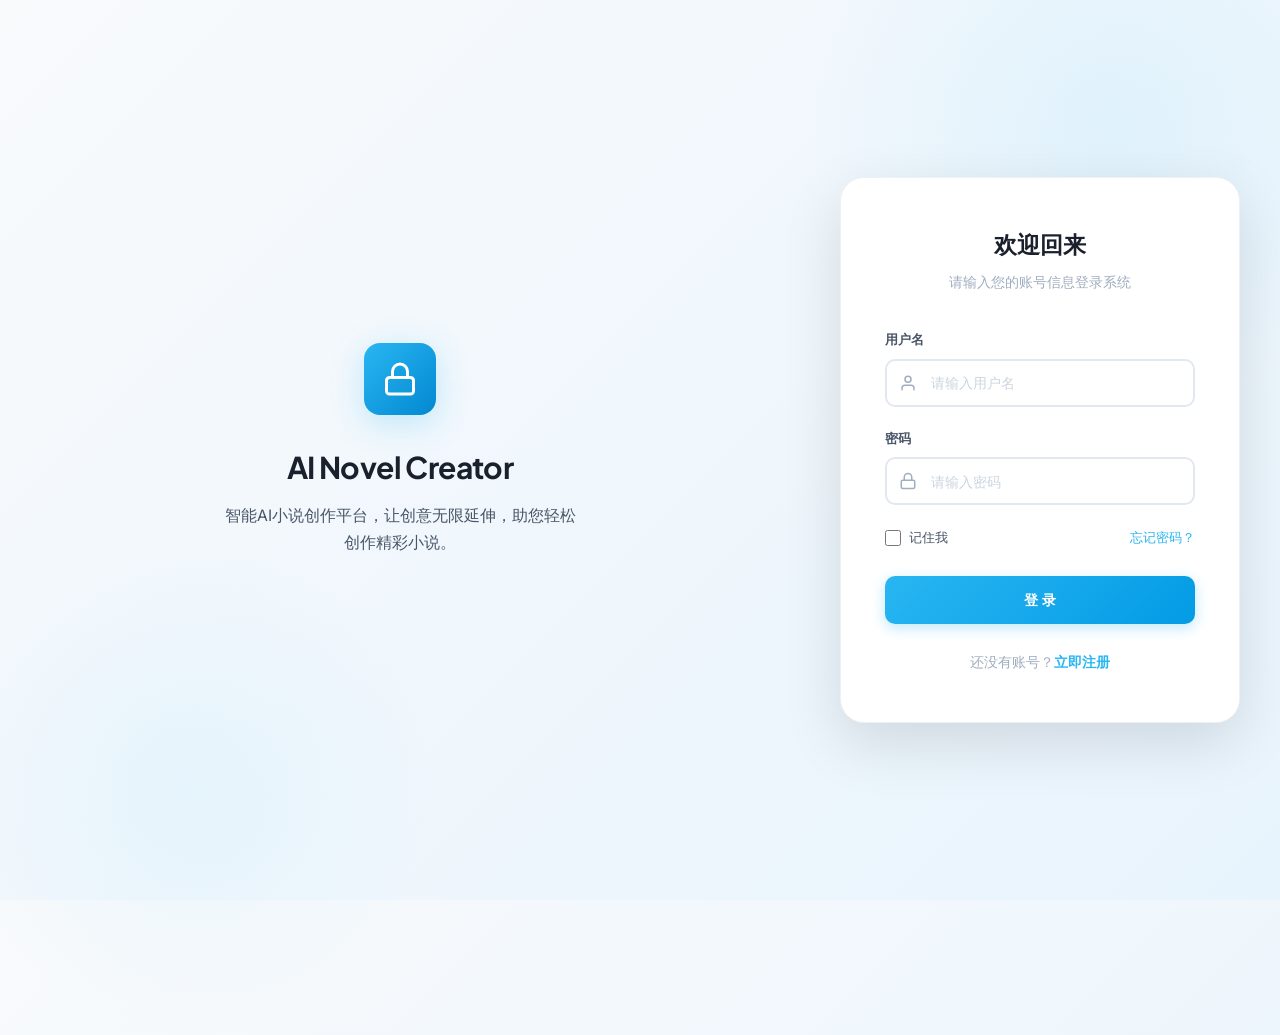
==== frontend/dashboard.html @ 0c26323c "新增功能：用户注册、用户登录、用户认证等功能" ====
<!DOCTYPE html>
<html lang="zh-CN">
<head>
    <meta charset="UTF-8">
    <meta name="viewport" content="width=device-width, initial-scale=1.0">
    <title>Auth System - 仪表盘</title>
    <link rel="preconnect" href="https://fonts.googleapis.com">
    <link rel="preconnect" href="https://fonts.gstatic.com" crossorigin>
    <link href="https://fonts.googleapis.com/css2?family=Inter:wght@400;500;600;700&family=Plus+Jakarta+Sans:wght@600;700;800&display=swap" rel="stylesheet">
    <link rel="stylesheet" href="css/style.css">
</head>
<body class="dashboard">

    <!-- ==================== 顶部导航栏 ==================== -->
    <nav class="navbar">
        <div class="navbar-brand">
            <div class="brand-icon">
                <svg viewBox="0 0 24 24" fill="none" stroke="currentColor" stroke-width="2.5" stroke-linecap="round" stroke-linejoin="round">
                    <rect x="3" y="11" width="18" height="11" rx="2" ry="2"></rect>
                    <path d="M7 11V7a5 5 0 0 1 10 0v4"></path>
                </svg>
            </div>
            <h1>Auth System</h1>
        </div>

        <div class="navbar-actions">
            <div class="navbar-user">
                <div class="avatar" id="avatarInitial">A</div>
                <div class="user-info">
                    <span class="user-name" id="displayName">admin</span>
                    <span class="user-role" id="displayRole">管理员</span>
                </div>
            </div>
            <div class="navbar-divider"></div>
            <button class="btn-logout" id="btnLogout" title="退出登录">
                <svg width="16" height="16" viewBox="0 0 24 24" fill="none" stroke="currentColor" stroke-width="2" stroke-linecap="round" stroke-linejoin="round">
                    <path d="M9 21H5a2 2 0 0 1-2-2V5a2 2 0 0 1 2-2h4"></path>
                    <polyline points="16 17 21 12 16 7"></polyline>
                    <line x1="21" y1="12" x2="9" y2="12"></line>
                </svg>
                退出
            </button>
        </div>
    </nav>

    <!-- ==================== 左侧边栏 ==================== -->
    <aside class="sidebar">
        <!-- 主导航 -->
        <div class="sidebar-section">
            <div class="sidebar-section-title">主菜单</div>
            <ul class="sidebar-nav">
                <li class="sidebar-nav-item">
                    <a class="sidebar-nav-link active" data-page="dashboard" onclick="switchPage('dashboard')">
                        <svg viewBox="0 0 24 24" fill="none" stroke="currentColor" stroke-width="2" stroke-linecap="round" stroke-linejoin="round">
                            <rect x="3" y="3" width="7" height="7"></rect>
                            <rect x="14" y="3" width="7" height="7"></rect>
                            <rect x="14" y="14" width="7" height="7"></rect>
                            <rect x="3" y="14" width="7" height="7"></rect>
                        </svg>
                        仪表盘
                    </a>
                </li>
                <li class="sidebar-nav-item">
                    <a class="sidebar-nav-link" data-page="users" onclick="switchPage('users')">
                        <svg viewBox="0 0 24 24" fill="none" stroke="currentColor" stroke-width="2" stroke-linecap="round" stroke-linejoin="round">
                            <path d="M17 21v-2a4 4 0 0 0-4-4H5a4 4 0 0 0-4 4v2"></path>
                            <circle cx="9" cy="7" r="4"></circle>
                            <path d="M23 21v-2a4 4 0 0 0-3-3.87"></path>
                            <path d="M16 3.13a4 4 0 0 1 0 7.75"></path>
                        </svg>
                        用户管理
                    </a>
                </li>
            </ul>
        </div>

        <!-- 系统 -->
        <div class="sidebar-section">
            <div class="sidebar-section-title">系统</div>
            <ul class="sidebar-nav">
                <li class="sidebar-nav-item">
                    <a class="sidebar-nav-link" data-page="settings" onclick="switchPage('settings')">
                        <svg viewBox="0 0 24 24" fill="none" stroke="currentColor" stroke-width="2" stroke-linecap="round" stroke-linejoin="round">
                            <circle cx="12" cy="12" r="3"></circle>
                            <path d="M19.4 15a1.65 1.65 0 0 0 .33 1.82l.06.06a2 2 0 0 1 0 2.83 2 2 0 0 1-2.83 0l-.06-.06a1.65 1.65 0 0 0-1.82-.33 1.65 1.65 0 0 0-1 1.51V21a2 2 0 0 1-2 2 2 2 0 0 1-2-2v-.09A1.65 1.65 0 0 0 9 19.4a1.65 1.65 0 0 0-1.82.33l-.06.06a2 2 0 0 1-2.83 0 2 2 0 0 1 0-2.83l.06-.06A1.65 1.65 0 0 0 4.68 15a1.65 1.65 0 0 0-1.51-1H3a2 2 0 0 1-2-2 2 2 0 0 1 2-2h.09A1.65 1.65 0 0 0 4.6 9a1.65 1.65 0 0 0-.33-1.82l-.06-.06a2 2 0 0 1 0-2.83 2 2 0 0 1 2.83 0l.06.06A1.65 1.65 0 0 0 9 4.68a1.65 1.65 0 0 0 1-1.51V3a2 2 0 0 1 2-2 2 2 0 0 1 2 2v.09a1.65 1.65 0 0 0 1 1.51 1.65 1.65 0 0 0 1.82-.33l.06-.06a2 2 0 0 1 2.83 0 2 2 0 0 1 0 2.83l-.06.06A1.65 1.65 0 0 0 19.4 9a1.65 1.65 0 0 0 1.51 1H21a2 2 0 0 1 2 2 2 2 0 0 1-2 2h-.09a1.65 1.65 0 0 0-1.51 1z"></path>
                        </svg>
                        系统设置
                    </a>
                </li>
            </ul>
        </div>
    </aside>

    <!-- ==================== 主内容区 ==================== -->
    <main class="main-content">

        <!-- ========== 仪表盘页面 ========== -->
        <section id="page-dashboard">
            <div class="page-header">
                <h2>仪表盘</h2>
                <p>系统运行概览与关键指标</p>
            </div>

            <!-- 统计卡片 -->
            <div class="stats-row" id="statsRow">
                <div class="stat-card">
                    <div class="stat-card-header">
                        <span class="stat-card-label">用户总数</span>
                        <div class="stat-card-icon blue">
                            <svg viewBox="0 0 24 24" fill="none" stroke="currentColor" stroke-width="2"><path d="M17 21v-2a4 4 0 0 0-4-4H5a4 4 0 0 0-4 4v2"></path><circle cx="9" cy="7" r="4"></circle></svg>
                        </div>
                    </div>
                    <div class="stat-card-value" id="statTotal">-</div>
                    <div class="stat-card-change">系统注册用户总数</div>
                </div>
                <div class="stat-card">
                    <div class="stat-card-header">
                        <span class="stat-card-label">活跃用户</span>
                        <div class="stat-card-icon green">
                            <svg viewBox="0 0 24 24" fill="none" stroke="currentColor" stroke-width="2"><path d="M16 21v-2a4 4 0 0 0-4-4H5a4 4 0 0 0-4 4v2"></path><circle cx="8.5" cy="7" r="4"></circle><polyline points="17 11 19 13 23 9"></polyline></svg>
                        </div>
                    </div>
                    <div class="stat-card-value" id="statActive">-</div>
                    <div class="stat-card-change">状态正常的用户数</div>
                </div>
                <div class="stat-card">
                    <div class="stat-card-header">
                        <span class="stat-card-label">管理员</span>
                        <div class="stat-card-icon orange">
                            <svg viewBox="0 0 24 24" fill="none" stroke="currentColor" stroke-width="2"><path d="M12 20h9"></path><path d="M16.5 3.5a2.121 2.121 0 0 1 3 3L7 19l-4 1 1-4L16.5 3.5z"></path></svg>
                        </div>
                    </div>
                    <div class="stat-card-value" id="statAdmin">-</div>
                    <div class="stat-card-change">超级管理员数量</div>
                </div>
                <div class="stat-card">
                    <div class="stat-card-header">
                        <span class="stat-card-label">禁用用户</span>
                        <div class="stat-card-icon red">
                            <svg viewBox="0 0 24 24" fill="none" stroke="currentColor" stroke-width="2"><circle cx="12" cy="12" r="10"></circle><line x1="4.93" y1="4.93" x2="19.07" y2="19.07"></line></svg>
                        </div>
                    </div>
                    <div class="stat-card-value" id="statDisabled">-</div>
                    <div class="stat-card-change">已禁用的用户数</div>
                </div>
            </div>

            <!-- 最近用户 -->
            <div class="content-card">
                <div class="content-card-header">
                    <h3>最近注册用户</h3>
                    <button class="btn btn-outline btn-sm" onclick="switchPage('users')">查看全部</button>
                </div>
                <div class="content-card-body">
                    <div class="table-wrapper">
                        <table>
                            <thead>
                                <tr>
                                    <th>ID</th>
                                    <th>用户名</th>
                                    <th>邮箱</th>
                                    <th>角色</th>
                                    <th>状态</th>
                                    <th>注册时间</th>
                                </tr>
                            </thead>
                            <tbody id="recentUsersTable">
                                <tr class="loading-row"><td colspan="6">加载中...</td></tr>
                            </tbody>
                        </table>
                    </div>
                </div>
            </div>
        </section>

        <!-- ========== 用户管理页面 ========== -->
        <section id="page-users" class="hidden">
            <div class="page-header">
                <h2>用户管理</h2>
                <p>管理系统中的所有用户账号</p>
            </div>

            <div class="content-card">
                <div class="content-card-header">
                    <h3>用户列表</h3>
                    <button class="btn btn-primary btn-sm" id="btnAddUser">
                        <svg width="16" height="16" viewBox="0 0 24 24" fill="none" stroke="currentColor" stroke-width="2.5"><line x1="12" y1="5" x2="12" y2="19"></line><line x1="5" y1="12" x2="19" y2="12"></line></svg>
                        新增用户
                    </button>
                </div>
                <div class="content-card-body">
                    <!-- 工具栏 -->
                    <div class="toolbar">
                        <div class="search-box">
                            <svg viewBox="0 0 24 24" fill="none" stroke="currentColor" stroke-width="2"><circle cx="11" cy="11" r="8"></circle><line x1="21" y1="21" x2="16.65" y2="16.65"></line></svg>
                            <input type="text" id="searchUser" placeholder="搜索用户名..." oninput="loadUsers()">
                        </div>
                        <select id="filterStatus" onchange="loadUsers()" class="btn-outline" style="padding: 0 12px; height: 40px; border-radius: var(--radius-sm);">
                            <option value="">全部状态</option>
                            <option value="1">正常</option>
                            <option value="0">禁用</option>
                        </select>
                    </div>

                    <!-- 用户表格 -->
                    <div class="table-wrapper">
                        <table>
                            <thead>
                                <tr>
                                    <th>ID</th>
                                    <th>用户名</th>
                                    <th>邮箱</th>
                                    <th>手机号</th>
                                    <th>角色</th>
                                    <th>状态</th>
                                    <th>注册时间</th>
                                    <th>操作</th>
                                </tr>
                            </thead>
                            <tbody id="usersTable">
                                <tr class="loading-row"><td colspan="8">加载中...</td></tr>
                            </tbody>
                        </table>
                    </div>

                    <!-- 分页 -->
                    <div class="pagination">
                        <div class="pagination-info" id="paginationInfo">共 0 条记录</div>
                        <div class="pagination-btns" id="paginationBtns"></div>
                    </div>
                </div>
            </div>
        </section>

        <!-- ========== 系统设置页面 ========== -->
        <section id="page-settings" class="hidden">
            <div class="page-header">
                <h2>系统设置</h2>
                <p>修改密码与个人设置</p>
            </div>

            <div class="content-card" style="max-width: 500px;">
                <div class="content-card-header">
                    <h3>修改密码</h3>
                </div>
                <div class="content-card-body">
                    <form id="changePasswordForm">
                        <div class="form-group">
                            <label for="oldPwd">旧密码</label>
                            <input type="password" id="oldPwd" placeholder="请输入旧密码" required minlength="6" style="padding-left: 16px;">
                        </div>
                        <div class="form-group">
                            <label for="newPwd">新密码</label>
                            <input type="password" id="newPwd" placeholder="请输入新密码" required minlength="6" style="padding-left: 16px;">
                        </div>
                        <div class="form-group">
                            <label for="confirmPwd">确认新密码</label>
                            <input type="password" id="confirmPwd" placeholder="请再次输入新密码" required minlength="6" style="padding-left: 16px;">
                        </div>
                        <button type="submit" class="btn btn-primary">保存修改</button>
                    </form>
                </div>
            </div>
        </section>

    </main>

    <script src="js/api.js"></script>
    <script src="js/app.js"></script>
</body>
</html>
---- frontend/css/style.css ----
/* ============================================
   Auth System - 全局样式表
   设计方向: 现代企业级简约风格
   主色调: #29B6F2 / 白色 / 灰色系
   ============================================ */

/* ====================== CSS 变量 ====================== */
:root {
    /* 主色调 */
    --primary:          #29B6F2;
    --primary-hover:    #0288D1;
    --primary-light:    #BDE8FB;
    --primary-bg:       #E1F5FE;

    /* 中性色 */
    --bg-white:         #FFFFFF;
    --bg-page:          #F6F8FA;
    --bg-sidebar:       #FAFBFC;
    --bg-card:          #FFFFFF;
    --bg-hover:         #F0F4F8;

    /* 边框与分割线 */
    --border:           #E2E8F0;
    --border-light:     #EDF2F7;
    --divider:          #CBD5E0;

    /* 文字颜色 */
    --text-primary:     #1A202C;
    --text-secondary:   #4A5568;
    --text-muted:       #A0AEC0;
    --text-placeholder: #CBD5E0;

    /* 状态颜色 */
    --success:          #38A169;
    --success-bg:       #F0FFF4;
    --warning:          #DD6B20;
    --warning-bg:       #FFFAF0;
    --danger:           #E53E3E;
    --danger-bg:        #FFF5F5;
    --info:             #3182CE;
    --info-bg:          #EBF8FF;

    /* 阴影 */
    --shadow-sm:        0 1px 2px rgba(0,0,0,0.05);
    --shadow-md:        0 4px 6px rgba(0,0,0,0.07);
    --shadow-lg:        0 10px 40px rgba(0,0,0,0.10);
    --shadow-xl:        0 20px 60px rgba(0,0,0,0.12);

    /* 圆角 */
    --radius-sm:        6px;
    --radius-md:        10px;
    --radius-lg:        16px;
    --radius-xl:        24px;
    --radius-full:      9999px;

    /* 间距 */
    --sidebar-width:    260px;
    --navbar-height:    64px;

    /* 过渡 */
    --transition-fast:  0.15s cubic-bezier(0.4, 0, 0.2, 1);
    --transition:       0.25s cubic-bezier(0.4, 0, 0.2, 1);
    --transition-slow:  0.35s cubic-bezier(0.4, 0, 0.2, 1);

    /* 字体 */
    --font-display:     'Plus Jakarta Sans', 'PingFang SC', 'Microsoft YaHei', sans-serif;
    --font-body:        'Inter', 'PingFang SC', 'Microsoft YaHei', sans-serif;
    --font-mono:        'JetBrains Mono', 'Cascadia Code', 'Consolas', monospace;
}

/* ====================== 全局重置 ====================== */
*, *::before, *::after {
    margin: 0;
    padding: 0;
    box-sizing: border-box;
}

html {
    font-size: 15px;
    -webkit-font-smoothing: antialiased;
    -moz-osx-font-smoothing: grayscale;
}

body {
    font-family: var(--font-body);
    color: var(--text-primary);
    background: var(--bg-page);
    line-height: 1.6;
    min-height: 100vh;
}

a {
    color: var(--primary);
    text-decoration: none;
    transition: color var(--transition-fast);
}

a:hover {
    color: var(--primary-hover);
}

/* ====================== 登录页面 ====================== */
.login-page {
    display: flex;
    min-height: 100vh;
    background: linear-gradient(135deg, #F8FAFC 0%, #E8F4FD 100%);
    position: relative;
    overflow: hidden;
}

/* 背景装饰 */
.login-page::before {
    content: '';
    position: absolute;
    top: -20%;
    right: -10%;
    width: 600px;
    height: 600px;
    background: radial-gradient(circle, rgba(41,182,242,0.08) 0%, transparent 70%);
    border-radius: 50%;
    pointer-events: none;
}

.login-page::after {
    content: '';
    position: absolute;
    bottom: -15%;
    left: -5%;
    width: 500px;
    height: 500px;
    background: radial-gradient(circle, rgba(41,182,242,0.06) 0%, transparent 70%);
    border-radius: 50%;
    pointer-events: none;
}

/* 左侧品牌区 */
.login-brand {
    flex: 1;
    display: flex;
    flex-direction: column;
    justify-content: center;
    align-items: center;
    padding: 60px;
    position: relative;
    z-index: 1;
}

.login-brand-icon {
    width: 72px;
    height: 72px;
    background: linear-gradient(135deg, var(--primary) 0%, var(--primary-hover) 100%);
    border-radius: var(--radius-lg);
    display: flex;
    align-items: center;
    justify-content: center;
    margin-bottom: 28px;
    box-shadow: 0 8px 32px rgba(41,182,242,0.25);
}

.login-brand-icon svg {
    width: 36px;
    height: 36px;
    color: white;
}

.login-brand h1 {
    font-family: var(--font-display);
    font-size: 2rem;
    font-weight: 700;
    color: var(--text-primary);
    margin-bottom: 12px;
    letter-spacing: -0.02em;
}

.login-brand p {
    font-size: 1.05rem;
    color: var(--text-secondary);
    text-align: center;
    max-width: 360px;
    line-height: 1.7;
}

/* 右侧登录卡片 */
.login-panel {
    flex: 0 0 480px;
    display: flex;
    align-items: center;
    justify-content: center;
    position: relative;
    z-index: 1;
    padding: 40px;
}

.login-card {
    width: 100%;
    max-width: 420px;
    background: var(--bg-card);
    border-radius: var(--radius-xl);
    padding: 48px 44px;
    box-shadow: var(--shadow-xl);
    border: 1px solid var(--border-light);
}

.login-card-header {
    text-align: center;
    margin-bottom: 36px;
}

.login-card-header h2 {
    font-family: var(--font-display);
    font-size: 1.5rem;
    font-weight: 700;
    color: var(--text-primary);
    margin-bottom: 8px;
}

.login-card-header span {
    font-size: 0.9rem;
    color: var(--text-muted);
}

/* 表单样式 */
.form-group {
    margin-bottom: 22px;
    position: relative;
}

.form-group label {
    display: block;
    font-size: 0.85rem;
    font-weight: 600;
    color: var(--text-secondary);
    margin-bottom: 8px;
    letter-spacing: 0.01em;
}

.form-group .input-wrapper {
    position: relative;
    display: flex;
    align-items: center;
}

.form-group .input-icon {
    position: absolute;
    left: 14px;
    width: 18px;
    height: 18px;
    color: var(--text-muted);
    pointer-events: none;
    transition: color var(--transition-fast);
}

.form-group input {
    width: 100%;
    height: 48px;
    padding: 0 16px 0 44px;
    border: 2px solid var(--border);
    border-radius: var(--radius-md);
    font-size: 0.95rem;
    font-family: var(--font-body);
    color: var(--text-primary);
    background: var(--bg-white);
    transition: all var(--transition-fast);
    outline: none;
}

.form-group input:focus {
    border-color: var(--primary);
    box-shadow: 0 0 0 3px rgba(41,182,242,0.15);
}

.form-group input:focus + .input-icon,
.form-group input:focus ~ .input-icon {
    color: var(--primary);
}

.form-group input::placeholder {
    color: var(--text-placeholder);
}

/* 记住我 + 忘记密码行 */
.form-options {
    display: flex;
    justify-content: space-between;
    align-items: center;
    margin-bottom: 28px;
}

.form-options .remember {
    display: flex;
    align-items: center;
    gap: 8px;
    font-size: 0.88rem;
    color: var(--text-secondary);
    cursor: pointer;
}

.form-options .remember input[type="checkbox"] {
    width: 16px;
    height: 16px;
    accent-color: var(--primary);
    cursor: pointer;
}

.form-options .forgot {
    font-size: 0.88rem;
    font-weight: 500;
    color: var(--primary);
}

.form-options .forgot:hover {
    color: var(--primary-hover);
    text-decoration: underline;
}

/* 登录按钮 */
.btn {
    display: inline-flex;
    align-items: center;
    justify-content: center;
    gap: 8px;
    height: 48px;
    padding: 0 24px;
    border: none;
    border-radius: var(--radius-md);
    font-size: 0.95rem;
    font-weight: 600;
    font-family: var(--font-body);
    cursor: pointer;
    transition: all var(--transition-fast);
    letter-spacing: 0.01em;
    white-space: nowrap;
}

.btn-primary {
    width: 100%;
    background: linear-gradient(135deg, var(--primary) 0%, #039BE5 100%);
    color: #FFFFFF;
    box-shadow: 0 4px 14px rgba(41,182,242,0.3);
}

.btn-primary:hover {
    background: linear-gradient(135deg, #039BE5 0%, var(--primary-hover) 100%);
    box-shadow: 0 6px 20px rgba(41,182,242,0.4);
    transform: translateY(-1px);
}

.btn-primary:active {
    transform: translateY(0);
}

.btn-primary:disabled {
    opacity: 0.6;
    cursor: not-allowed;
    transform: none;
    box-shadow: none;
}

.btn-sm {
    height: 36px;
    padding: 0 16px;
    font-size: 0.85rem;
}

.btn-danger {
    background: var(--danger);
    color: #FFFFFF;
}

.btn-danger:hover {
    background: #C53030;
}

.btn-outline {
    background: transparent;
    color: var(--text-secondary);
    border: 1.5px solid var(--border);
}

.btn-outline:hover {
    background: var(--bg-hover);
    border-color: var(--divider);
}

/* 注册链接 */
.login-card-footer {
    text-align: center;
    margin-top: 28px;
    font-size: 0.9rem;
    color: var(--text-muted);
}

.login-card-footer a {
    font-weight: 600;
    color: var(--primary);
}

/* 消息提示 */
.toast {
    position: fixed;
    top: 24px;
    right: 24px;
    padding: 14px 22px;
    border-radius: var(--radius-md);
    font-size: 0.9rem;
    font-weight: 500;
    z-index: 9999;
    animation: slideInRight 0.3s ease;
    box-shadow: var(--shadow-lg);
    max-width: 400px;
}

.toast-success {
    background: var(--success);
    color: #FFFFFF;
}

.toast-error {
    background: var(--danger);
    color: #FFFFFF;
}

.toast-warning {
    background: var(--warning);
    color: #FFFFFF;
}

@keyframes slideInRight {
    from { transform: translateX(100%); opacity: 0; }
    to   { transform: translateX(0); opacity: 1; }
}

/* Spinner */
.spinner {
    width: 20px;
    height: 20px;
    border: 2.5px solid rgba(255,255,255,0.3);
    border-top-color: #FFFFFF;
    border-radius: 50%;
    animation: spin 0.6s linear infinite;
}

@keyframes spin {
    to { transform: rotate(360deg); }
}

/* ====================== 仪表盘布局 ====================== */
.dashboard {
    display: flex;
    min-height: 100vh;
    background: var(--bg-page);
}

/* 顶部导航栏 */
.navbar {
    position: fixed;
    top: 0;
    left: 0;
    right: 0;
    height: var(--navbar-height);
    background: var(--bg-white);
    border-bottom: 1px solid var(--border);
    display: flex;
    align-items: center;
    justify-content: space-between;
    padding: 0 28px;
    z-index: 100;
    box-shadow: var(--shadow-sm);
}

.navbar-brand {
    display: flex;
    align-items: center;
    gap: 12px;
}

.navbar-brand .brand-icon {
    width: 38px;
    height: 38px;
    background: linear-gradient(135deg, var(--primary) 0%, var(--primary-hover) 100%);
    border-radius: var(--radius-sm);
    display: flex;
    align-items: center;
    justify-content: center;
}

.navbar-brand .brand-icon svg {
    width: 20px;
    height: 20px;
    color: white;
}

.navbar-brand h1 {
    font-family: var(--font-display);
    font-size: 1.1rem;
    font-weight: 700;
    color: var(--text-primary);
    letter-spacing: -0.01em;
}

.navbar-actions {
    display: flex;
    align-items: center;
    gap: 16px;
}

.navbar-user {
    display: flex;
    align-items: center;
    gap: 10px;
    padding: 6px 14px;
    border-radius: var(--radius-full);
    cursor: pointer;
    transition: background var(--transition-fast);
}

.navbar-user:hover {
    background: var(--bg-hover);
}

.navbar-user .avatar {
    width: 34px;
    height: 34px;
    border-radius: 50%;
    background: linear-gradient(135deg, var(--primary) 0%, var(--primary-hover) 100%);
    display: flex;
    align-items: center;
    justify-content: center;
    color: white;
    font-weight: 700;
    font-size: 0.9rem;
}

.navbar-user .user-info {
    display: flex;
    flex-direction: column;
}

.navbar-user .user-name {
    font-size: 0.85rem;
    font-weight: 600;
    color: var(--text-primary);
    line-height: 1.2;
}

.navbar-user .user-role {
    font-size: 0.75rem;
    color: var(--text-muted);
    line-height: 1.2;
}

.navbar-divider {
    width: 1px;
    height: 24px;
    background: var(--border);
}

.btn-logout {
    display: inline-flex;
    align-items: center;
    gap: 6px;
    padding: 8px 16px;
    border: 1.5px solid var(--border);
    border-radius: var(--radius-sm);
    background: transparent;
    color: var(--text-secondary);
    font-size: 0.85rem;
    font-weight: 500;
    font-family: var(--font-body);
    cursor: pointer;
    transition: all var(--transition-fast);
}

.btn-logout:hover {
    background: var(--danger-bg);
    border-color: var(--danger);
    color: var(--danger);
}

/* 左侧边栏 */
.sidebar {
    position: fixed;
    top: var(--navbar-height);
    left: 0;
    bottom: 0;
    width: var(--sidebar-width);
    background: var(--bg-sidebar);
    border-right: 1px solid var(--border);
    overflow-y: auto;
    padding: 20px 14px;
    z-index: 90;
}

.sidebar-section {
    margin-bottom: 8px;
}

.sidebar-section-title {
    font-size: 0.72rem;
    font-weight: 700;
    text-transform: uppercase;
    letter-spacing: 0.08em;
    color: var(--text-muted);
    padding: 6px 12px;
    margin-bottom: 4px;
}

.sidebar-nav {
    list-style: none;
}

.sidebar-nav-item {
    margin-bottom: 2px;
}

.sidebar-nav-link {
    display: flex;
    align-items: center;
    gap: 10px;
    padding: 10px 14px;
    border-radius: var(--radius-sm);
    font-size: 0.9rem;
    font-weight: 500;
    color: var(--text-secondary);
    transition: all var(--transition-fast);
    cursor: pointer;
    text-decoration: none;
}

.sidebar-nav-link:hover {
    background: var(--bg-hover);
    color: var(--text-primary);
}

.sidebar-nav-link.active {
    background: linear-gradient(135deg, var(--primary) 0%, #039BE5 100%);
    color: #FFFFFF;
    box-shadow: 0 2px 10px rgba(41,182,242,0.3);
}

.sidebar-nav-link svg {
    width: 18px;
    height: 18px;
    flex-shrink: 0;
}

.sidebar-badge {
    margin-left: auto;
    padding: 2px 8px;
    background: var(--primary-light);
    color: var(--primary-hover);
    border-radius: var(--radius-full);
    font-size: 0.7rem;
    font-weight: 700;
}

.sidebar-nav-link.active .sidebar-badge {
    background: rgba(255,255,255,0.25);
    color: #FFFFFF;
}

/* 主内容区 */
.main-content {
    margin-left: var(--sidebar-width);
    margin-top: var(--navbar-height);
    padding: 32px;
    flex: 1;
    min-height: calc(100vh - var(--navbar-height));
}

/* 页面标题区 */
.page-header {
    margin-bottom: 28px;
}

.page-header h2 {
    font-family: var(--font-display);
    font-size: 1.5rem;
    font-weight: 700;
    color: var(--text-primary);
    margin-bottom: 4px;
}

.page-header p {
    font-size: 0.9rem;
    color: var(--text-muted);
}

/* 统计卡片 */
.stats-row {
    display: grid;
    grid-template-columns: repeat(4, 1fr);
    gap: 20px;
    margin-bottom: 28px;
}

.stat-card {
    background: var(--bg-card);
    border-radius: var(--radius-lg);
    padding: 24px;
    border: 1px solid var(--border-light);
    box-shadow: var(--shadow-sm);
    transition: all var(--transition);
}

.stat-card:hover {
    box-shadow: var(--shadow-md);
    transform: translateY(-2px);
}

.stat-card-header {
    display: flex;
    justify-content: space-between;
    align-items: flex-start;
    margin-bottom: 12px;
}

.stat-card-label {
    font-size: 0.85rem;
    color: var(--text-muted);
    font-weight: 500;
}

.stat-card-icon {
    width: 40px;
    height: 40px;
    border-radius: var(--radius-sm);
    display: flex;
    align-items: center;
    justify-content: center;
}

.stat-card-icon.blue  { background: var(--primary-bg); color: var(--primary); }
.stat-card-icon.green { background: var(--success-bg); color: var(--success); }
.stat-card-icon.orange { background: var(--warning-bg); color: var(--warning); }
.stat-card-icon.red   { background: var(--danger-bg); color: var(--danger); }

.stat-card-icon svg {
    width: 20px;
    height: 20px;
}

.stat-card-value {
    font-family: var(--font-display);
    font-size: 1.8rem;
    font-weight: 700;
    color: var(--text-primary);
    line-height: 1;
}

.stat-card-change {
    font-size: 0.8rem;
    margin-top: 6px;
    color: var(--text-muted);
}

.stat-card-change .up   { color: var(--success); font-weight: 600; }
.stat-card-change .down { color: var(--danger); font-weight: 600; }

/* 内容卡片 */
.content-card {
    background: var(--bg-card);
    border-radius: var(--radius-lg);
    border: 1px solid var(--border-light);
    box-shadow: var(--shadow-sm);
    overflow: hidden;
}

.content-card-header {
    display: flex;
    justify-content: space-between;
    align-items: center;
    padding: 20px 24px;
    border-bottom: 1px solid var(--border-light);
}

.content-card-header h3 {
    font-family: var(--font-display);
    font-size: 1.05rem;
    font-weight: 600;
    color: var(--text-primary);
}

.content-card-body {
    padding: 24px;
}

/* 工具栏 */
.toolbar {
    display: flex;
    gap: 12px;
    margin-bottom: 20px;
}

.search-box {
    position: relative;
    flex: 1;
    max-width: 320px;
}

.search-box input {
    width: 100%;
    height: 40px;
    padding: 0 16px 0 40px;
    border: 1.5px solid var(--border);
    border-radius: var(--radius-sm);
    font-size: 0.88rem;
    background: var(--bg-white);
    transition: all var(--transition-fast);
    outline: none;
}

.search-box input:focus {
    border-color: var(--primary);
    box-shadow: 0 0 0 3px rgba(41,182,242,0.12);
}

.search-box svg {
    position: absolute;
    left: 12px;
    top: 50%;
    transform: translateY(-50%);
    width: 18px;
    height: 18px;
    color: var(--text-muted);
}

/* 表格 */
.table-wrapper {
    overflow-x: auto;
}

table {
    width: 100%;
    border-collapse: collapse;
    font-size: 0.88rem;
}

table thead th {
    text-align: left;
    padding: 12px 16px;
    font-weight: 600;
    font-size: 0.8rem;
    text-transform: uppercase;
    letter-spacing: 0.05em;
    color: var(--text-muted);
    border-bottom: 2px solid var(--border);
    background: var(--bg-page);
    white-space: nowrap;
}

table tbody td {
    padding: 14px 16px;
    border-bottom: 1px solid var(--border-light);
    color: var(--text-primary);
    vertical-align: middle;
}

table tbody tr {
    transition: background var(--transition-fast);
}

table tbody tr:hover {
    background: var(--bg-hover);
}

table tbody tr:last-child td {
    border-bottom: none;
}

/* 状态标签 */
.status-badge {
    display: inline-flex;
    align-items: center;
    gap: 5px;
    padding: 3px 10px;
    border-radius: var(--radius-full);
    font-size: 0.78rem;
    font-weight: 600;
}

.status-badge.active {
    background: var(--success-bg);
    color: var(--success);
}

.status-badge.disabled {
    background: var(--danger-bg);
    color: var(--danger);
}

.status-dot {
    width: 7px;
    height: 7px;
    border-radius: 50%;
    display: inline-block;
}

.status-dot.active   { background: var(--success); }
.status-dot.disabled { background: var(--danger); }

/* 角色标签 */
.role-badge {
    display: inline-flex;
    padding: 3px 10px;
    border-radius: var(--radius-full);
    font-size: 0.78rem;
    font-weight: 600;
}

.role-badge.admin {
    background: var(--primary-bg);
    color: var(--primary-hover);
}

.role-badge.user {
    background: var(--bg-hover);
    color: var(--text-secondary);
}

/* 操作按钮 */
.action-btns {
    display: flex;
    gap: 8px;
}

.btn-icon {
    width: 34px;
    height: 34px;
    border-radius: var(--radius-sm);
    border: 1px solid var(--border);
    background: var(--bg-white);
    display: flex;
    align-items: center;
    justify-content: center;
    cursor: pointer;
    transition: all var(--transition-fast);
    color: var(--text-secondary);
}

.btn-icon:hover {
    background: var(--bg-hover);
    color: var(--text-primary);
}

.btn-icon.edit:hover {
    border-color: var(--primary);
    color: var(--primary);
    background: var(--primary-bg);
}

.btn-icon.delete:hover {
    border-color: var(--danger);
    color: var(--danger);
    background: var(--danger-bg);
}

.btn-icon svg {
    width: 16px;
    height: 16px;
}

/* 分页 */
.pagination {
    display: flex;
    justify-content: space-between;
    align-items: center;
    padding: 16px 0 0;
}

.pagination-info {
    font-size: 0.85rem;
    color: var(--text-muted);
}

.pagination-btns {
    display: flex;
    gap: 6px;
}

.pagination-btns button {
    width: 36px;
    height: 36px;
    border: 1px solid var(--border);
    border-radius: var(--radius-sm);
    background: var(--bg-white);
    color: var(--text-secondary);
    font-weight: 500;
    cursor: pointer;
    transition: all var(--transition-fast);
    display: flex;
    align-items: center;
    justify-content: center;
}

.pagination-btns button:hover:not(:disabled) {
    border-color: var(--primary);
    color: var(--primary);
}

.pagination-btns button.active {
    background: var(--primary);
    border-color: var(--primary);
    color: #FFFFFF;
}

.pagination-btns button:disabled {
    opacity: 0.4;
    cursor: not-allowed;
}

/* 模态框 */
.modal-overlay {
    position: fixed;
    inset: 0;
    background: rgba(0,0,0,0.4);
    backdrop-filter: blur(4px);
    display: flex;
    align-items: center;
    justify-content: center;
    z-index: 200;
    animation: fadeIn 0.2s ease;
}

@keyframes fadeIn {
    from { opacity: 0; }
    to   { opacity: 1; }
}

.modal {
    background: var(--bg-card);
    border-radius: var(--radius-xl);
    box-shadow: var(--shadow-xl);
    width: 90%;
    max-width: 480px;
    max-height: 90vh;
    overflow-y: auto;
    animation: scaleIn 0.25s ease;
}

@keyframes scaleIn {
    from { transform: scale(0.95); opacity: 0; }
    to   { transform: scale(1); opacity: 1; }
}

.modal-header {
    display: flex;
    justify-content: space-between;
    align-items: center;
    padding: 24px 28px 0;
}

.modal-header h3 {
    font-family: var(--font-display);
    font-size: 1.15rem;
    font-weight: 700;
}

.modal-close {
    width: 32px;
    height: 32px;
    border-radius: var(--radius-sm);
    border: none;
    background: var(--bg-hover);
    cursor: pointer;
    display: flex;
    align-items: center;
    justify-content: center;
    color: var(--text-muted);
    transition: all var(--transition-fast);
}

.modal-close:hover {
    background: var(--danger-bg);
    color: var(--danger);
}

.modal-body {
    padding: 24px 28px;
}

.modal-footer {
    padding: 0 28px 24px;
    display: flex;
    gap: 12px;
    justify-content: flex-end;
}

/* 隐藏类 */
.hidden {
    display: none !important;
}

/* 空状态 */
.empty-state {
    text-align: center;
    padding: 60px 20px;
    color: var(--text-muted);
}

.empty-state svg {
    width: 64px;
    height: 64px;
    margin-bottom: 16px;
    opacity: 0.4;
}

.empty-state p {
    font-size: 0.95rem;
}

/* 加载中 */
.loading-row td {
    text-align: center;
    padding: 40px !important;
    color: var(--text-muted);
}

/* 响应式 */
@media (max-width: 1200px) {
    .stats-row {
        grid-template-columns: repeat(2, 1fr);
    }
}

@media (max-width: 900px) {
    .login-page {
        flex-direction: column;
    }
    .login-brand {
        flex: 0;
        padding: 40px 20px;
    }
    .login-panel {
        flex: 0 0 auto;
    }
    .sidebar {
        display: none;
    }
    .main-content {
        margin-left: 0;
    }
    .stats-row {
        grid-template-columns: 1fr;
    }
}
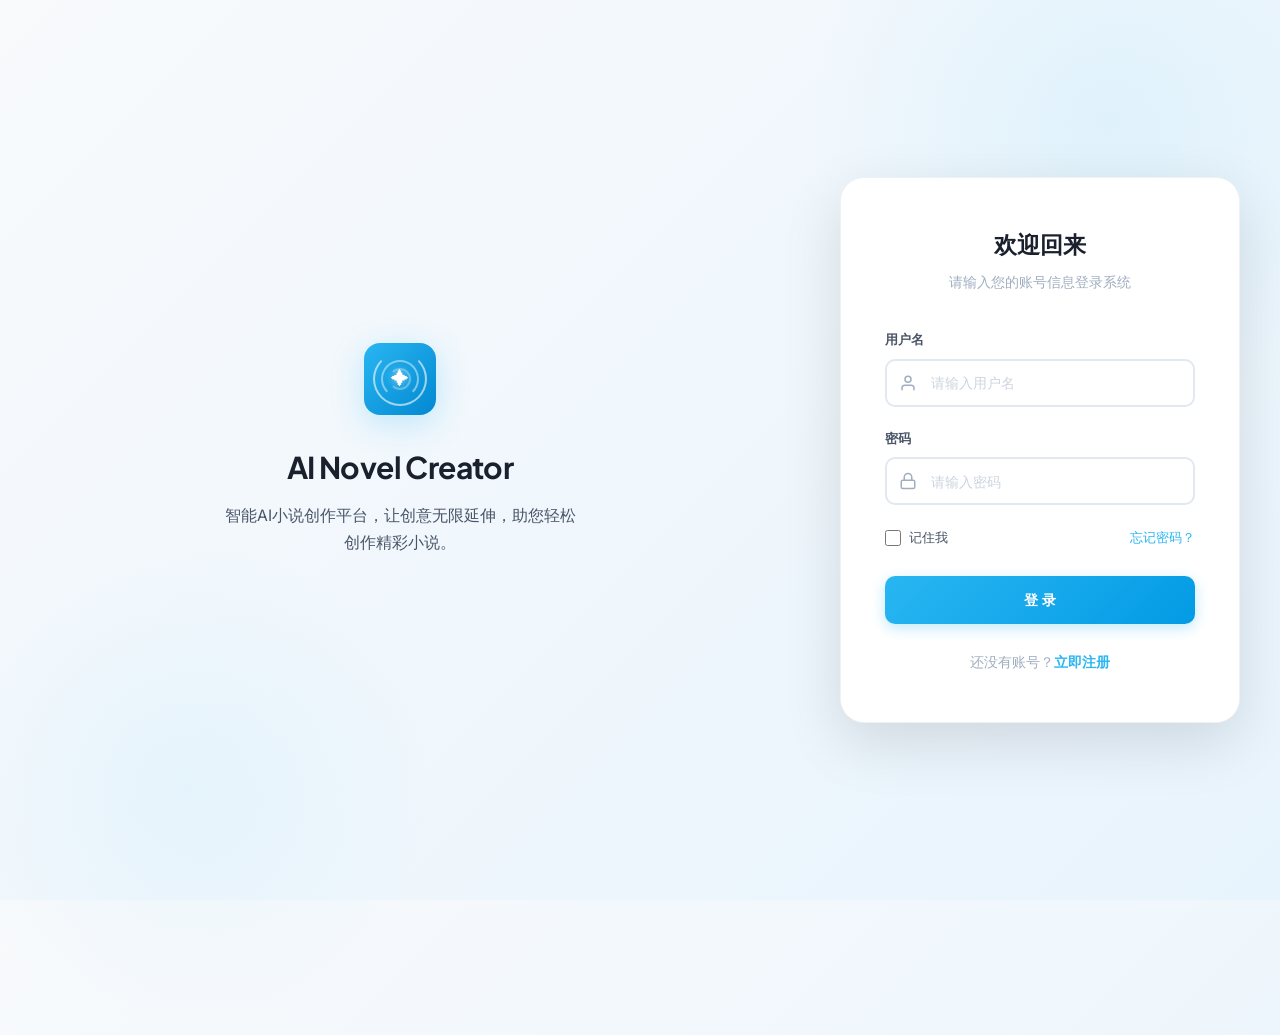
==== commit cfad5c6d: "前端新增加新建作品功能" ====
--- a/frontend/dashboard.html
+++ b/frontend/dashboard.html
@@ -14,13 +14,13 @@
     <!-- ==================== 顶部导航栏 ==================== -->
     <nav class="navbar">
         <div class="navbar-brand">
-            <div class="brand-icon">
-                <svg viewBox="0 0 24 24" fill="none" stroke="currentColor" stroke-width="2.5" stroke-linecap="round" stroke-linejoin="round">
-                    <rect x="3" y="11" width="18" height="11" rx="2" ry="2"></rect>
-                    <path d="M7 11V7a5 5 0 0 1 10 0v4"></path>
-                </svg>
-            </div>
-            <h1>Auth System</h1>
+            <div class="brand-icon creative-flow-icon-sm">
+                <div class="flow-ring flow-ring-1"></div>
+                <div class="flow-ring flow-ring-2"></div>
+                <div class="flow-ring flow-ring-3"></div>
+                <div class="flow-center">✦</div>
+            </div>
+            <h1>AI Novel Creator</h1>
         </div>
 
         <div class="navbar-actions">
@@ -61,14 +61,30 @@
                     </a>
                 </li>
                 <li class="sidebar-nav-item">
-                    <a class="sidebar-nav-link" data-page="users" onclick="switchPage('users')">
+                    <a class="sidebar-nav-link" data-page="home" onclick="switchPage('home')">
                         <svg viewBox="0 0 24 24" fill="none" stroke="currentColor" stroke-width="2" stroke-linecap="round" stroke-linejoin="round">
-                            <path d="M17 21v-2a4 4 0 0 0-4-4H5a4 4 0 0 0-4 4v2"></path>
-                            <circle cx="9" cy="7" r="4"></circle>
-                            <path d="M23 21v-2a4 4 0 0 0-3-3.87"></path>
-                            <path d="M16 3.13a4 4 0 0 1 0 7.75"></path>
+                            <path d="M3 9l9-7 9 7v11a2 2 0 0 1-2 2H5a2 2 0 0 1-2-2z"></path>
+                            <polyline points="9 22 9 12 15 12 15 22"></polyline>
                         </svg>
-                        用户管理
+                        首页
+                    </a>
+                </li>
+                <li class="sidebar-nav-item">
+                    <a class="sidebar-nav-link" data-page="works" onclick="switchPage('works')">
+                        <svg viewBox="0 0 24 24" fill="none" stroke="currentColor" stroke-width="2" stroke-linecap="round" stroke-linejoin="round">
+                            <path d="M4 19.5A2.5 2.5 0 0 1 6.5 17H20"></path>
+                            <path d="M6.5 2H20v20H6.5A2.5 2.5 0 0 1 4 19.5v-15A2.5 2.5 0 0 1 6.5 2z"></path>
+                        </svg>
+                        作品圈
+                    </a>
+                </li>
+                <li class="sidebar-nav-item">
+                    <a class="sidebar-nav-link" data-page="create" onclick="switchPage('create')">
+                        <svg viewBox="0 0 24 24" fill="none" stroke="currentColor" stroke-width="2" stroke-linecap="round" stroke-linejoin="round">
+                            <path d="M11 4H4a2 2 0 0 0-2 2v14a2 2 0 0 0 2 2h14a2 2 0 0 0 2-2v-7"></path>
+                            <path d="M18.5 2.5a2.121 2.121 0 0 1 3 3L12 15l-4 1 1-4 9.5-9.5z"></path>
+                        </svg>
+                        创作
                     </a>
                 </li>
             </ul>
@@ -105,167 +121,529 @@
             <div class="stats-row" id="statsRow">
                 <div class="stat-card">
                     <div class="stat-card-header">
-                        <span class="stat-card-label">用户总数</span>
+                        <span class="stat-card-label">当前在线用户</span>
                         <div class="stat-card-icon blue">
-                            <svg viewBox="0 0 24 24" fill="none" stroke="currentColor" stroke-width="2"><path d="M17 21v-2a4 4 0 0 0-4-4H5a4 4 0 0 0-4 4v2"></path><circle cx="9" cy="7" r="4"></circle></svg>
-                        </div>
-                    </div>
-                    <div class="stat-card-value" id="statTotal">-</div>
-                    <div class="stat-card-change">系统注册用户总数</div>
+                            <svg viewBox="0 0 24 24" fill="none" stroke="currentColor" stroke-width="2"><circle cx="12" cy="12" r="10"></circle><line x1="2" y1="12" x2="22" y2="12"></line><path d="M12 2a15.3 15.3 0 0 1 4 10 15.3 15.3 0 0 1-4 10 15.3 15.3 0 0 1-4-10 15.3 15.3 0 0 1 4-10z"></path></svg>
+                        </div>
+                    </div>
+                    <div class="stat-card-value" id="statOnlineTotal">-</div>
+                    <div class="stat-card-change">当前系统在线用户总数</div>
                 </div>
                 <div class="stat-card">
                     <div class="stat-card-header">
-                        <span class="stat-card-label">活跃用户</span>
-                        <div class="stat-card-icon green">
-                            <svg viewBox="0 0 24 24" fill="none" stroke="currentColor" stroke-width="2"><path d="M16 21v-2a4 4 0 0 0-4-4H5a4 4 0 0 0-4 4v2"></path><circle cx="8.5" cy="7" r="4"></circle><polyline points="17 11 19 13 23 9"></polyline></svg>
-                        </div>
-                    </div>
-                    <div class="stat-card-value" id="statActive">-</div>
-                    <div class="stat-card-change">状态正常的用户数</div>
+                        <span class="stat-card-label">超级用户在线</span>
+                        <div class="stat-card-icon orange">
+                            <svg viewBox="0 0 24 24" fill="none" stroke="currentColor" stroke-width="2"><path d="M12 20h9"></path><path d="M16.5 3.5a2.121 2.121 0 0 1 3 3L7 19l-4 1 1-4L16.5 3.5z"></path></svg>
+                        </div>
+                    </div>
+                    <div class="stat-card-value" id="statOnlineSuper">-</div>
+                    <div class="stat-card-change">当前在线的超级用户数</div>
                 </div>
                 <div class="stat-card">
                     <div class="stat-card-header">
-                        <span class="stat-card-label">管理员</span>
+                        <span class="stat-card-label">普通用户在线</span>
+                        <div class="stat-card-icon green">
+                            <svg viewBox="0 0 24 24" fill="none" stroke="currentColor" stroke-width="2"><path d="M17 21v-2a4 4 0 0 0-4-4H5a4 4 0 0 0-4 4v2"></path><circle cx="9" cy="7" r="4"></circle></svg>
+                        </div>
+                    </div>
+                    <div class="stat-card-value" id="statOnlineNormal">-</div>
+                    <div class="stat-card-change">当前在线的普通用户数</div>
+                </div>
+                <div class="stat-card">
+                    <div class="stat-card-header">
+                        <span class="stat-card-label">今日登录总数</span>
+                        <div class="stat-card-icon purple">
+                            <svg viewBox="0 0 24 24" fill="none" stroke="currentColor" stroke-width="2"><path d="M14 2H6a2 2 0 0 0-2 2v16a2 2 0 0 0 2 2h12a2 2 0 0 0 2-2V8z"></path><polyline points="14 2 14 8 20 8"></polyline><line x1="16" y1="13" x2="8" y2="13"></line><line x1="16" y1="17" x2="8" y2="17"></line><polyline points="10 9 9 9 8 9"></polyline></svg>
+                        </div>
+                    </div>
+                    <div class="stat-card-value" id="statLoginTotal">-</div>
+                    <div class="stat-card-change">今日登录用户总数</div>
+                </div>
+            </div>
+
+            <!-- 登录统计详情 -->
+            <div class="stats-row" id="loginStatsRow">
+                <div class="stat-card">
+                    <div class="stat-card-header">
+                        <span class="stat-card-label">超级用户登录</span>
                         <div class="stat-card-icon orange">
                             <svg viewBox="0 0 24 24" fill="none" stroke="currentColor" stroke-width="2"><path d="M12 20h9"></path><path d="M16.5 3.5a2.121 2.121 0 0 1 3 3L7 19l-4 1 1-4L16.5 3.5z"></path></svg>
                         </div>
                     </div>
-                    <div class="stat-card-value" id="statAdmin">-</div>
-                    <div class="stat-card-change">超级管理员数量</div>
+                    <div class="stat-card-value" id="statLoginSuper">-</div>
+                    <div class="stat-card-change">今日登录的超级用户数</div>
                 </div>
                 <div class="stat-card">
                     <div class="stat-card-header">
-                        <span class="stat-card-label">禁用用户</span>
-                        <div class="stat-card-icon red">
-                            <svg viewBox="0 0 24 24" fill="none" stroke="currentColor" stroke-width="2"><circle cx="12" cy="12" r="10"></circle><line x1="4.93" y1="4.93" x2="19.07" y2="19.07"></line></svg>
-                        </div>
-                    </div>
-                    <div class="stat-card-value" id="statDisabled">-</div>
-                    <div class="stat-card-change">已禁用的用户数</div>
-                </div>
-            </div>
-
-            <!-- 最近用户 -->
+                        <span class="stat-card-label">普通用户登录</span>
+                        <div class="stat-card-icon green">
+                            <svg viewBox="0 0 24 24" fill="none" stroke="currentColor" stroke-width="2"><path d="M17 21v-2a4 4 0 0 0-4-4H5a4 4 0 0 0-4 4v2"></path><circle cx="9" cy="7" r="4"></circle></svg>
+                        </div>
+                    </div>
+                    <div class="stat-card-value" id="statLoginNormal">-</div>
+                    <div class="stat-card-change">今日登录的普通用户数</div>
+                </div>
+            </div>
+
+        </section>
+
+        <!-- ========== 首页页面 ========== -->
+        <section id="page-home" class="hidden">
+            <div class="page-header">
+                <h2>首页</h2>
+                <p>欢迎来到AI小说创作平台</p>
+            </div>
+
             <div class="content-card">
-                <div class="content-card-header">
-                    <h3>最近注册用户</h3>
-                    <button class="btn btn-outline btn-sm" onclick="switchPage('users')">查看全部</button>
-                </div>
                 <div class="content-card-body">
-                    <div class="table-wrapper">
-                        <table>
-                            <thead>
-                                <tr>
-                                    <th>ID</th>
-                                    <th>用户名</th>
-                                    <th>邮箱</th>
-                                    <th>角色</th>
-                                    <th>状态</th>
-                                    <th>注册时间</th>
-                                </tr>
-                            </thead>
-                            <tbody id="recentUsersTable">
-                                <tr class="loading-row"><td colspan="6">加载中...</td></tr>
-                            </tbody>
-                        </table>
+                    <div class="empty-state">
+                        <svg viewBox="0 0 24 24" fill="none" stroke="currentColor" stroke-width="2">
+                            <path d="M3 9l9-7 9 7v11a2 2 0 0 1-2 2H5a2 2 0 0 1-2-2z"></path>
+                            <polyline points="9 22 9 12 15 12 15 22"></polyline>
+                        </svg>
+                        <p>首页内容开发中...</p>
                     </div>
                 </div>
             </div>
         </section>
 
-        <!-- ========== 用户管理页面 ========== -->
-        <section id="page-users" class="hidden">
+        <!-- ========== 作品圈页面 ========== -->
+        <section id="page-works" class="hidden">
             <div class="page-header">
-                <h2>用户管理</h2>
-                <p>管理系统中的所有用户账号</p>
+                <h2>作品圈</h2>
+                <p>浏览和分享优秀的小说作品</p>
             </div>
 
             <div class="content-card">
-                <div class="content-card-header">
-                    <h3>用户列表</h3>
-                    <button class="btn btn-primary btn-sm" id="btnAddUser">
-                        <svg width="16" height="16" viewBox="0 0 24 24" fill="none" stroke="currentColor" stroke-width="2.5"><line x1="12" y1="5" x2="12" y2="19"></line><line x1="5" y1="12" x2="19" y2="12"></line></svg>
-                        新增用户
-                    </button>
-                </div>
                 <div class="content-card-body">
-                    <!-- 工具栏 -->
-                    <div class="toolbar">
-                        <div class="search-box">
-                            <svg viewBox="0 0 24 24" fill="none" stroke="currentColor" stroke-width="2"><circle cx="11" cy="11" r="8"></circle><line x1="21" y1="21" x2="16.65" y2="16.65"></line></svg>
-                            <input type="text" id="searchUser" placeholder="搜索用户名..." oninput="loadUsers()">
-                        </div>
-                        <select id="filterStatus" onchange="loadUsers()" class="btn-outline" style="padding: 0 12px; height: 40px; border-radius: var(--radius-sm);">
-                            <option value="">全部状态</option>
-                            <option value="1">正常</option>
-                            <option value="0">禁用</option>
-                        </select>
-                    </div>
-
-                    <!-- 用户表格 -->
-                    <div class="table-wrapper">
-                        <table>
-                            <thead>
-                                <tr>
-                                    <th>ID</th>
-                                    <th>用户名</th>
-                                    <th>邮箱</th>
-                                    <th>手机号</th>
-                                    <th>角色</th>
-                                    <th>状态</th>
-                                    <th>注册时间</th>
-                                    <th>操作</th>
-                                </tr>
-                            </thead>
-                            <tbody id="usersTable">
-                                <tr class="loading-row"><td colspan="8">加载中...</td></tr>
-                            </tbody>
-                        </table>
-                    </div>
-
-                    <!-- 分页 -->
-                    <div class="pagination">
-                        <div class="pagination-info" id="paginationInfo">共 0 条记录</div>
-                        <div class="pagination-btns" id="paginationBtns"></div>
+                    <div class="empty-state">
+                        <svg viewBox="0 0 24 24" fill="none" stroke="currentColor" stroke-width="2">
+                            <path d="M4 19.5A2.5 2.5 0 0 1 6.5 17H20"></path>
+                            <path d="M6.5 2H20v20H6.5A2.5 2.5 0 0 1 4 19.5v-15A2.5 2.5 0 0 1 6.5 2z"></path>
+                        </svg>
+                        <p>作品圈内容开发中...</p>
                     </div>
                 </div>
             </div>
         </section>
 
-        <!-- ========== 系统设置页面 ========== -->
-        <section id="page-settings" class="hidden">
+        <!-- ========== 创作页面 ========== -->
+        <section id="page-create" class="hidden">
             <div class="page-header">
-                <h2>系统设置</h2>
-                <p>修改密码与个人设置</p>
-            </div>
-
-            <div class="content-card" style="max-width: 500px;">
-                <div class="content-card-header">
-                    <h3>修改密码</h3>
-                </div>
-                <div class="content-card-body">
-                    <form id="changePasswordForm">
+                <h2>创作</h2>
+                <p>开始你的AI小说创作之旅</p>
+            </div>
+
+            <!-- 创作Tab切换 -->
+            <div class="create-tabs">
+                <button class="create-tab active" data-tab="new-work" onclick="switchCreateTab('new-work')">
+                    <svg viewBox="0 0 24 24" fill="none" stroke="currentColor" stroke-width="2" stroke-linecap="round" stroke-linejoin="round">
+                        <path d="M14 2H6a2 2 0 0 0-2 2v16a2 2 0 0 0 2 2h12a2 2 0 0 0 2-2V8z"></path>
+                        <polyline points="14 2 14 8 20 8"></polyline>
+                        <line x1="12" y1="18" x2="12" y2="12"></line>
+                        <line x1="9" y1="15" x2="15" y2="15"></line>
+                    </svg>
+                    新建作品
+                </button>
+                <button class="create-tab" data-tab="chapter-update" onclick="switchCreateTab('chapter-update')">
+                    <svg viewBox="0 0 24 24" fill="none" stroke="currentColor" stroke-width="2" stroke-linecap="round" stroke-linejoin="round">
+                        <path d="M4 19.5A2.5 2.5 0 0 1 6.5 17H20"></path>
+                        <path d="M6.5 2H20v20H6.5A2.5 2.5 0 0 1 4 19.5v-15A2.5 2.5 0 0 1 6.5 2z"></path>
+                        <line x1="8" y1="7" x2="16" y2="7"></line>
+                        <line x1="8" y1="11" x2="14" y2="11"></line>
+                    </svg>
+                    作品章节更新
+                </button>
+            </div>
+
+            <!-- ===== Tab 1: 新建作品 ===== -->
+            <div class="create-panel active" id="panel-new-work">
+                <form id="newWorkForm" class="create-form" novalidate>
+                    <!-- 第一行: 作品名称 + 目标读者类型 -->
+                    <div class="form-row">
+                        <div class="form-group form-group-lg">
+                            <label for="workName">
+                                <span class="label-icon">
+                                    <svg viewBox="0 0 24 24" fill="none" stroke="currentColor" stroke-width="2" stroke-linecap="round" stroke-linejoin="round"><path d="M4 7V4h16v3"></path><path d="M9 20h6"></path><path d="M12 4v16"></path></svg>
+                                </span>
+                                作品名称
+                                <span class="required">*</span>
+                            </label>
+                            <input type="text" id="workName" name="workName" placeholder="输入你的小说名称" maxlength="100" required>
+                            <span class="char-count">0/100</span>
+                        </div>
+                        <div class="form-group form-group-md">
+                            <label for="targetReaders">
+                                <span class="label-icon">
+                                    <svg viewBox="0 0 24 24" fill="none" stroke="currentColor" stroke-width="2" stroke-linecap="round" stroke-linejoin="round"><path d="M17 21v-2a4 4 0 0 0-4-4H5a4 4 0 0 0-4 4v2"></path><circle cx="9" cy="7" r="4"></circle><path d="M23 21v-2a4 4 0 0 0-3-3.87"></path><path d="M16 3.13a4 4 0 0 1 0 7.75"></path></svg>
+                                </span>
+                                目标读者类型
+                            </label>
+                            <select id="targetReaders" name="targetReaders">
+                                <option value="">请选择读者类型</option>
+                                <option value="teen">青少年 (12-18岁)</option>
+                                <option value="young_adult">青年 (18-30岁)</option>
+                                <option value="adult">成人 (30岁以上)</option>
+                                <option value="all">全年龄</option>
+                                <option value="children">儿童 (6-12岁)</option>
+                            </select>
+                        </div>
+                    </div>
+
+                    <!-- 第二行: 作品简介 -->
+                    <div class="form-group">
+                        <label for="workSynopsis">
+                            <span class="label-icon">
+                                <svg viewBox="0 0 24 24" fill="none" stroke="currentColor" stroke-width="2" stroke-linecap="round" stroke-linejoin="round"><line x1="17" y1="10" x2="3" y2="10"></line><line x1="21" y1="6" x2="3" y2="6"></line><line x1="21" y1="14" x2="3" y2="14"></line><line x1="17" y1="18" x2="3" y2="18"></line></svg>
+                            </span>
+                            作品简介
+                            <span class="required">*</span>
+                        </label>
+                        <textarea id="workSynopsis" name="workSynopsis" rows="4" placeholder="简要描述你的小说故事梗概、主要情节走向..." maxlength="2000" required></textarea>
+                        <span class="char-count">0/2000</span>
+                    </div>
+
+                    <!-- 第三行: 故事背景 + 世界观设定 -->
+                    <div class="form-row form-row-2col">
                         <div class="form-group">
-                            <label for="oldPwd">旧密码</label>
-                            <input type="password" id="oldPwd" placeholder="请输入旧密码" required minlength="6" style="padding-left: 16px;">
+                            <label for="storyBackground">
+                                <span class="label-icon">
+                                    <svg viewBox="0 0 24 24" fill="none" stroke="currentColor" stroke-width="2" stroke-linecap="round" stroke-linejoin="round"><circle cx="12" cy="12" r="10"></circle><line x1="2" y1="12" x2="22" y2="12"></line><path d="M12 2a15.3 15.3 0 0 1 4 10 15.3 15.3 0 0 1-4 10 15.3 15.3 0 0 1-4-10 15.3 15.3 0 0 1 4-10z"></path></svg>
+                                </span>
+                                故事背景
+                            </label>
+                            <textarea id="storyBackground" name="storyBackground" rows="5" placeholder="描述故事发生的时间、地点、时代背景、社会环境等..."></textarea>
                         </div>
                         <div class="form-group">
-                            <label for="newPwd">新密码</label>
-                            <input type="password" id="newPwd" placeholder="请输入新密码" required minlength="6" style="padding-left: 16px;">
-                        </div>
-                        <div class="form-group">
-                            <label for="confirmPwd">确认新密码</label>
-                            <input type="password" id="confirmPwd" placeholder="请再次输入新密码" required minlength="6" style="padding-left: 16px;">
-                        </div>
-                        <button type="submit" class="btn btn-primary">保存修改</button>
-                    </form>
+                            <label for="worldBuilding">
+                                <span class="label-icon">
+                                    <svg viewBox="0 0 24 24" fill="none" stroke="currentColor" stroke-width="2" stroke-linecap="round" stroke-linejoin="round"><polygon points="12 2 22 8.5 22 15.5 12 22 2 15.5 2 8.5 12 2"></polygon><line x1="12" y1="22" x2="12" y2="15.5"></line><polyline points="22 8.5 12 15.5 2 8.5"></polyline><polyline points="2 15.5 12 8.5 22 15.5"></polyline><line x1="12" y1="2" x2="12" y2="8.5"></line></svg>
+                                </span>
+                                世界观设定
+                            </label>
+                            <textarea id="worldBuilding" name="worldBuilding" rows="5" placeholder="设定作品的世界观，如魔法体系、科技水平、种族设定、势力格局、规则体系等..."></textarea>
+                        </div>
+                    </div>
+
+                    <!-- 第四行: 人物大体关系 -->
+                    <div class="form-group">
+                        <label>
+                            <span class="label-icon">
+                                <svg viewBox="0 0 24 24" fill="none" stroke="currentColor" stroke-width="2" stroke-linecap="round" stroke-linejoin="round"><path d="M17 21v-2a4 4 0 0 0-4-4H5a4 4 0 0 0-4 4v2"></path><circle cx="9" cy="7" r="4"></circle><path d="M23 21v-2a4 4 0 0 0-3-3.87"></path><path d="M16 3.13a4 4 0 0 1 0 7.75"></path></svg>
+                            </span>
+                            人物大体关系
+                        </label>
+                        <div class="character-list" id="characterList">
+                            <div class="character-row">
+                                <input type="text" class="char-name" placeholder="角色名称" maxlength="30">
+                                <input type="text" class="char-desc" placeholder="角色描述（身份、性格、特征等）" maxlength="200">
+                                <input type="text" class="char-relation" placeholder="与其他角色的关系" maxlength="200">
+                                <button type="button" class="btn-char-remove hidden" onclick="removeCharacter(this)" title="移除">
+                                    <svg viewBox="0 0 24 24" fill="none" stroke="currentColor" stroke-width="2" stroke-linecap="round" stroke-linejoin="round"><line x1="18" y1="6" x2="6" y2="18"></line><line x1="6" y1="6" x2="18" y2="18"></line></svg>
+                                </button>
+                            </div>
+                        </div>
+                        <button type="button" class="btn-add-character" onclick="addCharacter()">
+                            <svg viewBox="0 0 24 24" fill="none" stroke="currentColor" stroke-width="2" stroke-linecap="round" stroke-linejoin="round"><line x1="12" y1="5" x2="12" y2="19"></line><line x1="5" y1="12" x2="19" y2="12"></line></svg>
+                            添加角色
+                        </button>
+                    </div>
+
+                    <!-- 第五行: 作品标签 -->
+                    <div class="form-group">
+                        <label>
+                            <span class="label-icon">
+                                <svg viewBox="0 0 24 24" fill="none" stroke="currentColor" stroke-width="2" stroke-linecap="round" stroke-linejoin="round"><path d="M20.59 13.41l-7.17 7.17a2 2 0 0 1-2.83 0L2 12V2h10l8.59 8.59a2 2 0 0 1 0 2.82z"></path><line x1="7" y1="7" x2="7.01" y2="7"></line></svg>
+                            </span>
+                            作品标签
+                        </label>
+                        <div class="tag-input-wrapper">
+                            <div class="tag-container" id="tagContainer"></div>
+                            <input type="text" id="tagInput" placeholder="输入标签后按 Enter 添加" maxlength="20">
+                        </div>
+                        <div class="tag-suggestions">
+                            <span class="tag-suggest-label">热门标签：</span>
+                            <button type="button" class="tag-suggest-btn" onclick="addSuggestedTag(this)">玄幻</button>
+                            <button type="button" class="tag-suggest-btn" onclick="addSuggestedTag(this)">都市</button>
+                            <button type="button" class="tag-suggest-btn" onclick="addSuggestedTag(this)">言情</button>
+                            <button type="button" class="tag-suggest-btn" onclick="addSuggestedTag(this)">科幻</button>
+                            <button type="button" class="tag-suggest-btn" onclick="addSuggestedTag(this)">悬疑</button>
+                            <button type="button" class="tag-suggest-btn" onclick="addSuggestedTag(this)">奇幻</button>
+                            <button type="button" class="tag-suggest-btn" onclick="addSuggestedTag(this)">历史</button>
+                            <button type="button" class="tag-suggest-btn" onclick="addSuggestedTag(this)">军事</button>
+                            <button type="button" class="tag-suggest-btn" onclick="addSuggestedTag(this)">游戏</button>
+                            <button type="button" class="tag-suggest-btn" onclick="addSuggestedTag(this)">修仙</button>
+                            <button type="button" class="tag-suggest-btn" onclick="addSuggestedTag(this)">校园</button>
+                            <button type="button" class="tag-suggest-btn" onclick="addSuggestedTag(this)">末世</button>
+                        </div>
+                    </div>
+
+                    <!-- 提交按钮 -->
+                    <div class="form-actions">
+                        <button type="reset" class="btn btn-outline" onclick="resetCreateForm()">重置</button>
+                        <button type="submit" class="btn btn-primary" id="createWorkBtn">
+                            <span id="createWorkBtnText">创建作品</span>
+                            <span class="spinner hidden" id="createWorkSpinner"></span>
+                        </button>
+                    </div>
+                </form>
+            </div>
+
+            <!-- ===== Tab 2: 作品章节更新 ===== -->
+            <div class="create-panel" id="panel-chapter-update">
+                <div class="chapter-update-layout">
+                    <!-- 左侧: 作品列表 -->
+                    <div class="chapter-sidebar">
+                        <div class="chapter-sidebar-header">
+                            <h3>我的作品</h3>
+                            <div class="chapter-search">
+                                <svg viewBox="0 0 24 24" fill="none" stroke="currentColor" stroke-width="2" stroke-linecap="round" stroke-linejoin="round"><circle cx="11" cy="11" r="8"></circle><line x1="21" y1="21" x2="16.65" y2="16.65"></line></svg>
+                                <input type="text" placeholder="搜索作品..." id="chapterSearchInput">
+                            </div>
+                        </div>
+                        <div class="chapter-work-list" id="chapterWorkList">
+                            <div class="chapter-empty-works">
+                                <svg viewBox="0 0 24 24" fill="none" stroke="currentColor" stroke-width="2" stroke-linecap="round" stroke-linejoin="round"><path d="M4 19.5A2.5 2.5 0 0 1 6.5 17H20"></path><path d="M6.5 2H20v20H6.5A2.5 2.5 0 0 1 4 19.5v-15A2.5 2.5 0 0 1 6.5 2z"></path></svg>
+                                <p>暂无作品</p>
+                                <span>请先在「新建作品」中创建作品</span>
+                            </div>
+                        </div>
+                    </div>
+
+                    <!-- 右侧: 章节编辑区 -->
+                    <div class="chapter-editor-area">
+                        <div class="chapter-editor-placeholder" id="chapterEditorPlaceholder">
+                            <svg viewBox="0 0 24 24" fill="none" stroke="currentColor" stroke-width="2" stroke-linecap="round" stroke-linejoin="round"><path d="M11 4H4a2 2 0 0 0-2 2v14a2 2 0 0 0 2 2h14a2 2 0 0 0 2-2v-7"></path><path d="M18.5 2.5a2.121 2.121 0 0 1 3 3L12 15l-4 1 1-4 9.5-9.5z"></path></svg>
+                            <h3>选择作品开始编辑章节</h3>
+                            <p>从左侧作品列表选择一部作品，即可查看和更新章节内容</p>
+                            <button type="button" class="btn btn-sm btn-primary" style="margin-top:16px;" onclick="switchCreateTab('new-work')">
+                                <svg viewBox="0 0 24 24" fill="none" stroke="currentColor" stroke-width="2" stroke-linecap="round" stroke-linejoin="round" width="14" height="14"><line x1="12" y1="5" x2="12" y2="19"></line><line x1="5" y1="12" x2="19" y2="12"></line></svg>
+                                去新建作品
+                            </button>
+                        </div>
+
+                        <div class="chapter-editor-content hidden" id="chapterEditorContent">
+                            <div class="chapter-editor-header">
+                                <div class="chapter-editor-title">
+                                    <h3 id="editingWorkName">作品名称</h3>
+                                    <span class="chapter-count" id="chapterCount">0 个章节</span>
+                                </div>
+                                <button class="btn btn-sm btn-primary" onclick="addNewChapter()">
+                                    <svg viewBox="0 0 24 24" fill="none" stroke="currentColor" stroke-width="2" stroke-linecap="round" stroke-linejoin="round" width="14" height="14"><line x1="12" y1="5" x2="12" y2="19"></line><line x1="5" y1="12" x2="19" y2="12"></line></svg>
+                                    新建章节
+                                </button>
+                            </div>
+
+                            <div class="chapter-list-area" id="chapterListArea">
+                                <!-- 章节列表将动态生成 -->
+                            </div>
+                        </div>
+
+                        <!-- 章节详情编辑模板 (用于JS克隆) -->
+                        <template id="chapterDetailTemplate">
+                            <div class="chapter-detail-card">
+                                <div class="chapter-detail-inner" data-chapter-id="{id}">
+                                    <!-- 章节名 -->
+                                    <div class="chapter-detail-section">
+                                        <div class="chapter-detail-label">
+                                            <svg viewBox="0 0 24 24" fill="none" stroke="currentColor" stroke-width="2" stroke-linecap="round" stroke-linejoin="round"><path d="M14 2H6a2 2 0 0 0-2 2v16a2 2 0 0 0 2 2h12a2 2 0 0 0 2-2V8z"></path><polyline points="14 2 14 8 20 8"></polyline></svg>
+                                            章节名称
+                                        </div>
+                                        <input type="text" class="chapter-detail-input" data-field="title" placeholder="输入章节标题...">
+                                    </div>
+
+                                    <!-- 章节剧情线 -->
+                                    <div class="chapter-detail-section">
+                                        <div class="chapter-detail-label">
+                                            <svg viewBox="0 0 24 24" fill="none" stroke="currentColor" stroke-width="2" stroke-linecap="round" stroke-linejoin="round"><line x1="17" y1="10" x2="3" y2="10"></line><line x1="21" y1="6" x2="3" y2="6"></line><line x1="21" y1="14" x2="3" y2="14"></line><line x1="17" y1="18" x2="3" y2="18"></line></svg>
+                                            章节剧情线
+                                        </div>
+                                        <textarea class="chapter-detail-textarea" data-field="storyline" rows="3" placeholder="描述本章的核心剧情走向、主要冲突、悬念设置..."></textarea>
+                                    </div>
+
+                                    <!-- 章节人物 -->
+                                    <div class="chapter-detail-section">
+                                        <div class="chapter-detail-label">
+                                            <svg viewBox="0 0 24 24" fill="none" stroke="currentColor" stroke-width="2" stroke-linecap="round" stroke-linejoin="round"><path d="M17 21v-2a4 4 0 0 0-4-4H5a4 4 0 0 0-4 4v2"></path><circle cx="9" cy="7" r="4"></circle><path d="M23 21v-2a4 4 0 0 0-3-3.87"></path><path d="M16 3.13a4 4 0 0 1 0 7.75"></path></svg>
+                                            章节人物
+                                        </div>
+                                        <div class="chapter-multi-input" data-field="characters">
+                                            <div class="chapter-multi-row">
+                                                <input type="text" class="chapter-multi-name" placeholder="角色名" maxlength="30">
+                                                <input type="text" class="chapter-multi-desc" placeholder="本章中的行为、状态或作用" maxlength="200">
+                                                <button type="button" class="btn-char-remove chapter-multi-remove hidden" title="移除">
+                                                    <svg viewBox="0 0 24 24" fill="none" stroke="currentColor" stroke-width="2" stroke-linecap="round" stroke-linejoin="round"><line x1="18" y1="6" x2="6" y2="18"></line><line x1="6" y1="6" x2="18" y2="18"></line></svg>
+                                                </button>
+                                            </div>
+                                        </div>
+                                        <button type="button" class="btn-add-character chapter-multi-add" onclick="addChapterFieldRow(this, 'characters')">
+                                            <svg viewBox="0 0 24 24" fill="none" stroke="currentColor" stroke-width="2" stroke-linecap="round" stroke-linejoin="round"><line x1="12" y1="5" x2="12" y2="19"></line><line x1="5" y1="12" x2="19" y2="12"></line></svg>
+                                            添加角色
+                                        </button>
+                                    </div>
+
+                                    <!-- 章节组织 -->
+                                    <div class="chapter-detail-section">
+                                        <div class="chapter-detail-label">
+                                            <svg viewBox="0 0 24 24" fill="none" stroke="currentColor" stroke-width="2" stroke-linecap="round" stroke-linejoin="round"><path d="M12 22s8-4 8-10V5l-8-3-8 3v7c0 6 8 10 8 10z"></path></svg>
+                                            章节组织
+                                        </div>
+                                        <div class="chapter-multi-input" data-field="organizations">
+                                            <div class="chapter-multi-row">
+                                                <input type="text" class="chapter-multi-name" placeholder="组织/势力名称" maxlength="30">
+                                                <input type="text" class="chapter-multi-desc" placeholder="在本章中的动向或立场" maxlength="200">
+                                                <button type="button" class="btn-char-remove chapter-multi-remove hidden" title="移除">
+                                                    <svg viewBox="0 0 24 24" fill="none" stroke="currentColor" stroke-width="2" stroke-linecap="round" stroke-linejoin="round"><line x1="18" y1="6" x2="6" y2="18"></line><line x1="6" y1="6" x2="18" y2="18"></line></svg>
+                                                </button>
+                                            </div>
+                                        </div>
+                                        <button type="button" class="btn-add-character chapter-multi-add" onclick="addChapterFieldRow(this, 'organizations')">
+                                            <svg viewBox="0 0 24 24" fill="none" stroke="currentColor" stroke-width="2" stroke-linecap="round" stroke-linejoin="round"><line x1="12" y1="5" x2="12" y2="19"></line><line x1="5" y1="12" x2="19" y2="12"></line></svg>
+                                            添加组织
+                                        </button>
+                                    </div>
+
+                                    <!-- 章节地点 -->
+                                    <div class="chapter-detail-section">
+                                        <div class="chapter-detail-label">
+                                            <svg viewBox="0 0 24 24" fill="none" stroke="currentColor" stroke-width="2" stroke-linecap="round" stroke-linejoin="round"><path d="M21 10c0 7-9 13-9 13s-9-6-9-13a9 9 0 0 1 18 0z"></path><circle cx="12" cy="10" r="3"></circle></svg>
+                                            章节地点
+                                        </div>
+                                        <div class="chapter-multi-input" data-field="locations">
+                                            <div class="chapter-multi-row">
+                                                <input type="text" class="chapter-multi-name" placeholder="地点名称" maxlength="30">
+                                                <input type="text" class="chapter-multi-desc" placeholder="场景描述或环境氛围" maxlength="200">
+                                                <button type="button" class="btn-char-remove chapter-multi-remove hidden" title="移除">
+                                                    <svg viewBox="0 0 24 24" fill="none" stroke="currentColor" stroke-width="2" stroke-linecap="round" stroke-linejoin="round"><line x1="18" y1="6" x2="6" y2="18"></line><line x1="6" y1="6" x2="18" y2="18"></line></svg>
+                                                </button>
+                                            </div>
+                                        </div>
+                                        <button type="button" class="btn-add-character chapter-multi-add" onclick="addChapterFieldRow(this, 'locations')">
+                                            <svg viewBox="0 0 24 24" fill="none" stroke="currentColor" stroke-width="2" stroke-linecap="round" stroke-linejoin="round"><line x1="12" y1="5" x2="12" y2="19"></line><line x1="5" y1="12" x2="19" y2="12"></line></svg>
+                                            添加地点
+                                        </button>
+                                    </div>
+
+                                    <!-- 技能 -->
+                                    <div class="chapter-detail-section">
+                                        <div class="chapter-detail-label">
+                                            <svg viewBox="0 0 24 24" fill="none" stroke="currentColor" stroke-width="2" stroke-linecap="round" stroke-linejoin="round"><polygon points="13 2 3 14 12 14 11 22 21 10 12 10 13 2"></polygon></svg>
+                                            技能
+                                        </div>
+                                        <div class="chapter-multi-input" data-field="skills">
+                                            <div class="chapter-multi-row">
+                                                <input type="text" class="chapter-multi-name" placeholder="技能/功法/能力名称" maxlength="30">
+                                                <input type="text" class="chapter-multi-desc" placeholder="在本章中的使用场景或效果" maxlength="200">
+                                                <button type="button" class="btn-char-remove chapter-multi-remove hidden" title="移除">
+                                                    <svg viewBox="0 0 24 24" fill="none" stroke="currentColor" stroke-width="2" stroke-linecap="round" stroke-linejoin="round"><line x1="18" y1="6" x2="6" y2="18"></line><line x1="6" y1="6" x2="18" y2="18"></line></svg>
+                                                </button>
+                                            </div>
+                                        </div>
+                                        <button type="button" class="btn-add-character chapter-multi-add" onclick="addChapterFieldRow(this, 'skills')">
+                                            <svg viewBox="0 0 24 24" fill="none" stroke="currentColor" stroke-width="2" stroke-linecap="round" stroke-linejoin="round"><line x1="12" y1="5" x2="12" y2="19"></line><line x1="5" y1="12" x2="19" y2="12"></line></svg>
+                                            添加技能
+                                        </button>
+                                    </div>
+
+                                    <!-- 章节字数 -->
+                                    <div class="chapter-detail-section chapter-wordcount-section">
+                                        <div class="chapter-detail-label">
+                                            <svg viewBox="0 0 24 24" fill="none" stroke="currentColor" stroke-width="2" stroke-linecap="round" stroke-linejoin="round"><path d="M4 7V4h16v3"></path><path d="M9 20h6"></path><path d="M12 4v16"></path></svg>
+                                            章节字数
+                                        </div>
+                                        <div class="chapter-wordcount-row">
+                                            <input type="number" class="chapter-detail-input chapter-wordcount-input" data-field="wordCount" placeholder="目标字数" min="100" max="100000" step="100">
+                                            <span class="chapter-wordcount-hint">字（例如 3000 表示约三千字）</span>
+                                        </div>
+                                    </div>
+
+                                    <!-- 干了一个什么事 -->
+                                    <div class="chapter-detail-section">
+                                        <div class="chapter-detail-label">
+                                            <svg viewBox="0 0 24 24" fill="none" stroke="currentColor" stroke-width="2" stroke-linecap="round" stroke-linejoin="round"><path d="M12 20h9"></path><path d="M16.5 3.5a2.121 2.121 0 0 1 3 3L7 19l-4 1 1-4L16.5 3.5z"></path></svg>
+                                            干了一个什么事
+                                        </div>
+                                        <textarea class="chapter-detail-textarea" data-field="event" rows="3" placeholder="用一句话概括本章主角或其他核心角色做了一件什么事：例如「主角误入禁地，发现上古神器，被守墓人追杀」..."></textarea>
+                                    </div>
+
+                                    <!-- 章节正文 -->
+                                    <div class="chapter-detail-section">
+                                        <div class="chapter-detail-label">
+                                            <svg viewBox="0 0 24 24" fill="none" stroke="currentColor" stroke-width="2" stroke-linecap="round" stroke-linejoin="round"><path d="M14 2H6a2 2 0 0 0-2 2v16a2 2 0 0 0 2 2h12a2 2 0 0 0 2-2V8z"></path><polyline points="14 2 14 8 20 8"></polyline><line x1="16" y1="13" x2="8" y2="13"></line><line x1="16" y1="17" x2="8" y2="17"></line><polyline points="10 9 9 9 8 9"></polyline></svg>
+                                            章节正文
+                                        </div>
+                                        <textarea class="chapter-detail-textarea chapter-body-textarea" data-field="content" rows="12" placeholder="在此输入或粘贴由AI生成的章节正文内容..."></textarea>
+                                    </div>
+
+                                    <!-- 章节操作 -->
+                                    <div class="chapter-detail-actions">
+                                        <button type="button" class="btn btn-sm btn-outline" onclick="toggleChapterDetail(this)">
+                                            <svg viewBox="0 0 24 24" fill="none" stroke="currentColor" stroke-width="2" stroke-linecap="round" stroke-linejoin="round" width="14" height="14"><polyline points="18 15 12 9 6 15"></polyline></svg>
+                                            收起
+                                        </button>
+                                        <div class="chapter-detail-action-group">
+                                            <button type="button" class="btn btn-sm btn-ai" onclick="generateChapter(this)">
+                                                <svg viewBox="0 0 24 24" fill="none" stroke="currentColor" stroke-width="2" stroke-linecap="round" stroke-linejoin="round" width="14" height="14"><polygon points="13 2 3 14 12 14 11 22 21 10 12 10 13 2"></polygon></svg>
+                                                <span class="btn-ai-text">一键生成</span>
+                                                <span class="spinner hidden" style="width:14px;height:14px;border-width:2px;margin-left:4px;"></span>
+                                            </button>
+                                            <button type="button" class="btn btn-sm btn-primary" onclick="publishChapter(this)">
+                                                <svg viewBox="0 0 24 24" fill="none" stroke="currentColor" stroke-width="2" stroke-linecap="round" stroke-linejoin="round" width="14" height="14"><polyline points="20 6 9 17 4 12"></polyline></svg>
+                                                发布章节
+                                            </button>
+                                        </div>
+                                    </div>
+                                </div>
+                            </div>
+                        </template>
+                    </div>
                 </div>
             </div>
         </section>
 
     </main>
+
+    <!-- 章节预览弹窗 -->
+    <div class="modal-overlay hidden" id="chapterPreviewModal">
+        <div class="modal chapter-preview-modal">
+            <div class="modal-header">
+                <h3>章节预览</h3>
+                <button class="modal-close" onclick="closeChapterPreview()">
+                    <svg viewBox="0 0 24 24" fill="none" stroke="currentColor" stroke-width="2" stroke-linecap="round" stroke-linejoin="round" width="18" height="18"><line x1="18" y1="6" x2="6" y2="18"></line><line x1="6" y1="6" x2="18" y2="18"></line></svg>
+                </button>
+            </div>
+            <div class="modal-body chapter-preview-body">
+                <div class="chapter-preview-info">
+                    <div class="chapter-preview-field">
+                        <span class="chapter-preview-label">章节名称</span>
+                        <span class="chapter-preview-value" id="previewTitle">-</span>
+                    </div>
+                    <div class="chapter-preview-field">
+                        <span class="chapter-preview-label">章节字数</span>
+                        <span class="chapter-preview-value" id="previewWordCount">-</span>
+                    </div>
+                    <div class="chapter-preview-field">
+                        <span class="chapter-preview-label">干了一个什么事</span>
+                        <span class="chapter-preview-value" id="previewEvent">-</span>
+                    </div>
+                </div>
+                <div class="chapter-preview-divider"></div>
+                <div class="chapter-preview-content" id="previewContent">
+                    <!-- AI生成内容 -->
+                </div>
+            </div>
+            <div class="modal-footer">
+                <button class="btn btn-outline" onclick="closeChapterPreview()">返回修改</button>
+                <button class="btn btn-primary" onclick="confirmPublishFromPreview()">
+                    <svg viewBox="0 0 24 24" fill="none" stroke="currentColor" stroke-width="2" stroke-linecap="round" stroke-linejoin="round" width="16" height="16"><polyline points="20 6 9 17 4 12"></polyline></svg>
+                    确认发布
+                </button>
+            </div>
+        </div>
+    </div>
 
     <script src="js/api.js"></script>
     <script src="js/app.js"></script>
+    <script src="js/create.js"></script>
 </body>
 </html>
--- a/frontend/css/style.css
+++ b/frontend/css/style.css
@@ -161,6 +161,72 @@
     width: 36px;
     height: 36px;
     color: white;
+}
+
+/* 创意流动图标 */
+.creative-flow-icon {
+    position: relative;
+    overflow: hidden;
+}
+
+.flow-ring {
+    position: absolute;
+    border-radius: 50%;
+    border: 2px solid;
+}
+
+.flow-ring-1 {
+    width: 54px;
+    height: 54px;
+    border-color: rgba(255,255,255,0.6);
+    border-top-color: transparent;
+    animation: flowRotate1 4s linear infinite;
+}
+
+.flow-ring-2 {
+    width: 38px;
+    height: 38px;
+    top: 50%;
+    left: 50%;
+    transform: translate(-50%, -50%);
+    border-color: rgba(255,255,255,0.45);
+    border-bottom-color: transparent;
+    animation: flowRotate2 6s linear infinite reverse;
+}
+
+.flow-ring-3 {
+    width: 22px;
+    height: 22px;
+    top: 50%;
+    left: 50%;
+    transform: translate(-50%, -50%);
+    border-color: rgba(255,255,255,0.3);
+    border-left-color: transparent;
+    animation: flowRotate3 8s linear infinite;
+}
+
+.flow-center {
+    position: relative;
+    z-index: 1;
+    color: white;
+    font-size: 18px;
+    line-height: 1;
+    text-shadow: 0 0 8px rgba(255,255,255,0.5);
+}
+
+@keyframes flowRotate1 {
+    from { transform: rotate(0deg); }
+    to { transform: rotate(360deg); }
+}
+
+@keyframes flowRotate2 {
+    from { transform: translate(-50%, -50%) rotate(0deg); }
+    to { transform: translate(-50%, -50%) rotate(360deg); }
+}
+
+@keyframes flowRotate3 {
+    from { transform: translate(-50%, -50%) rotate(0deg); }
+    to { transform: translate(-50%, -50%) rotate(360deg); }
 }
 
 .login-brand h1 {
@@ -490,6 +556,57 @@
     color: white;
 }
 
+/* 导航栏小型创意流动图标 */
+.creative-flow-icon-sm {
+    position: relative;
+    overflow: hidden;
+}
+
+.creative-flow-icon-sm .flow-ring {
+    position: absolute;
+    border-radius: 50%;
+    border: 1.5px solid;
+}
+
+.creative-flow-icon-sm .flow-ring-1 {
+    width: 28px;
+    height: 28px;
+    border-color: rgba(255,255,255,0.6);
+    border-top-color: transparent;
+    animation: flowRotate1 4s linear infinite;
+}
+
+.creative-flow-icon-sm .flow-ring-2 {
+    width: 20px;
+    height: 20px;
+    top: 50%;
+    left: 50%;
+    transform: translate(-50%, -50%);
+    border-color: rgba(255,255,255,0.45);
+    border-bottom-color: transparent;
+    animation: flowRotate2 6s linear infinite reverse;
+}
+
+.creative-flow-icon-sm .flow-ring-3 {
+    width: 12px;
+    height: 12px;
+    top: 50%;
+    left: 50%;
+    transform: translate(-50%, -50%);
+    border-color: rgba(255,255,255,0.3);
+    border-left-color: transparent;
+    animation: flowRotate3 8s linear infinite;
+}
+
+.creative-flow-icon-sm .flow-center {
+    position: relative;
+    z-index: 1;
+    color: white;
+    font-size: 10px;
+    line-height: 1;
+    text-shadow: 0 0 4px rgba(255,255,255,0.5);
+}
+
 .navbar-brand h1 {
     font-family: var(--font-display);
     font-size: 1.1rem;
@@ -734,6 +851,7 @@
 .stat-card-icon.green { background: var(--success-bg); color: var(--success); }
 .stat-card-icon.orange { background: var(--warning-bg); color: var(--warning); }
 .stat-card-icon.red   { background: var(--danger-bg); color: var(--danger); }
+.stat-card-icon.purple { background: var(--info-bg); color: var(--info); }
 
 .stat-card-icon svg {
     width: 20px;
@@ -1144,3 +1262,1251 @@
         grid-template-columns: 1fr;
     }
 }
+/* ====================== 创作页面 ====================== */
+
+/* Tab 切换栏 */
+.create-tabs {
+    display: flex;
+    gap: 4px;
+    margin-bottom: 24px;
+    background: var(--bg-card);
+    border: 1px solid var(--border-light);
+    border-radius: var(--radius-md);
+    padding: 5px;
+    box-shadow: var(--shadow-sm);
+}
+
+.create-tab {
+    display: flex;
+    align-items: center;
+    gap: 8px;
+    padding: 10px 20px;
+    border: none;
+    border-radius: var(--radius-sm);
+    background: transparent;
+    font-size: 0.9rem;
+    font-weight: 600;
+    font-family: var(--font-body);
+    color: var(--text-secondary);
+    cursor: pointer;
+    transition: all var(--transition-fast);
+    white-space: nowrap;
+}
+
+.create-tab svg {
+    width: 18px;
+    height: 18px;
+    flex-shrink: 0;
+}
+
+.create-tab:hover {
+    background: var(--bg-hover);
+    color: var(--text-primary);
+}
+
+.create-tab.active {
+    background: linear-gradient(135deg, var(--primary) 0%, #039BE5 100%);
+    color: #FFFFFF;
+    box-shadow: 0 2px 10px rgba(41,182,242,0.3);
+}
+
+/* 创作面板 */
+.create-panel {
+    display: none;
+}
+
+.create-panel.active {
+    display: block;
+    animation: fadeInUp 0.3s ease;
+}
+
+@keyframes fadeInUp {
+    from { opacity: 0; transform: translateY(10px); }
+    to   { opacity: 1; transform: translateY(0); }
+}
+
+/* 新建作品表单 */
+.create-form {
+    background: var(--bg-card);
+    border-radius: var(--radius-lg);
+    border: 1px solid var(--border-light);
+    box-shadow: var(--shadow-sm);
+    padding: 32px;
+}
+
+/* 表单行布局 */
+.form-row {
+    display: flex;
+    gap: 20px;
+    margin-bottom: 0;
+}
+
+.form-row-2col {
+    gap: 24px;
+}
+
+.form-group-lg { flex: 3; }
+.form-group-md { flex: 1; }
+
+.form-row-2col .form-group { flex: 1; }
+
+/* 表单组间距 */
+.create-form .form-group {
+    margin-bottom: 24px;
+}
+
+.create-form .form-row .form-group {
+    margin-bottom: 0;
+}
+
+/* 标签图标 */
+.label-icon {
+    display: inline-flex;
+    align-items: center;
+    vertical-align: middle;
+    margin-right: 6px;
+}
+
+.label-icon svg {
+    width: 16px;
+    height: 16px;
+    color: var(--primary);
+}
+
+/* 必填标记 */
+.required {
+    color: var(--danger);
+    margin-left: 2px;
+    font-weight: 700;
+}
+
+/* 字数统计 */
+.char-count {
+    display: block;
+    text-align: right;
+    font-size: 0.75rem;
+    color: var(--text-muted);
+    margin-top: 4px;
+}
+
+/* 输入框增强 - 无图标模式 */
+.create-form .form-group input[type="text"],
+.create-form .form-group select {
+    width: 100%;
+    height: 46px;
+    padding: 0 16px;
+    border: 1.5px solid var(--border);
+    border-radius: var(--radius-md);
+    font-size: 0.92rem;
+    font-family: var(--font-body);
+    color: var(--text-primary);
+    background: var(--bg-white);
+    transition: all var(--transition-fast);
+    outline: none;
+}
+
+.create-form .form-group input[type="text"]:focus,
+.create-form .form-group select:focus,
+.create-form .form-group textarea:focus {
+    border-color: var(--primary);
+    box-shadow: 0 0 0 3px rgba(41,182,242,0.12);
+}
+
+.create-form .form-group select {
+    cursor: pointer;
+    appearance: none;
+    background-image: url("data:image/svg+xml,%3Csvg xmlns='http://www.w3.org/2000/svg' width='16' height='16' viewBox='0 0 24 24' fill='none' stroke='%23A0AEC0' stroke-width='2' stroke-linecap='round' stroke-linejoin='round'%3E%3Cpolyline points='6 9 12 15 18 9'%3E%3C/polyline%3E%3C/svg%3E");
+    background-repeat: no-repeat;
+    background-position: right 14px center;
+    padding-right: 40px;
+}
+
+/* Textarea */
+.create-form .form-group textarea {
+    width: 100%;
+    padding: 12px 16px;
+    border: 1.5px solid var(--border);
+    border-radius: var(--radius-md);
+    font-size: 0.92rem;
+    font-family: var(--font-body);
+    color: var(--text-primary);
+    background: var(--bg-white);
+    transition: all var(--transition-fast);
+    outline: none;
+    resize: vertical;
+    min-height: 100px;
+    line-height: 1.7;
+}
+
+.create-form .form-group textarea::placeholder,
+.create-form .form-group input[type="text"]::placeholder,
+.create-form .form-group select {
+    color: var(--text-placeholder);
+}
+
+/* 角色列表 */
+.character-list {
+    display: flex;
+    flex-direction: column;
+    gap: 10px;
+}
+
+.character-row {
+    display: flex;
+    gap: 10px;
+    align-items: center;
+    animation: fadeInUp 0.2s ease;
+}
+
+.character-row .char-name {
+    flex: 0 0 140px;
+    height: 42px;
+    padding: 0 12px;
+    border: 1.5px solid var(--border);
+    border-radius: var(--radius-sm);
+    font-size: 0.88rem;
+    font-family: var(--font-body);
+    color: var(--text-primary);
+    background: var(--bg-white);
+    outline: none;
+    transition: all var(--transition-fast);
+}
+
+.character-row .char-desc {
+    flex: 2;
+    height: 42px;
+    padding: 0 12px;
+    border: 1.5px solid var(--border);
+    border-radius: var(--radius-sm);
+    font-size: 0.88rem;
+    font-family: var(--font-body);
+    color: var(--text-primary);
+    background: var(--bg-white);
+    outline: none;
+    transition: all var(--transition-fast);
+}
+
+.character-row .char-relation {
+    flex: 2;
+    height: 42px;
+    padding: 0 12px;
+    border: 1.5px solid var(--border);
+    border-radius: var(--radius-sm);
+    font-size: 0.88rem;
+    font-family: var(--font-body);
+    color: var(--text-primary);
+    background: var(--bg-white);
+    outline: none;
+    transition: all var(--transition-fast);
+}
+
+.character-row .char-name:focus,
+.character-row .char-desc:focus,
+.character-row .char-relation:focus {
+    border-color: var(--primary);
+    box-shadow: 0 0 0 3px rgba(41,182,242,0.12);
+}
+
+.character-row .char-name::placeholder,
+.character-row .char-desc::placeholder,
+.character-row .char-relation::placeholder {
+    color: var(--text-placeholder);
+}
+
+.btn-char-remove {
+    flex: 0 0 36px;
+    width: 36px;
+    height: 36px;
+    border: 1px solid var(--border);
+    border-radius: var(--radius-sm);
+    background: var(--bg-white);
+    display: flex;
+    align-items: center;
+    justify-content: center;
+    cursor: pointer;
+    transition: all var(--transition-fast);
+    color: var(--text-muted);
+}
+
+.btn-char-remove:hover {
+    background: var(--danger-bg);
+    border-color: var(--danger);
+    color: var(--danger);
+}
+
+.btn-char-remove svg {
+    width: 16px;
+    height: 16px;
+}
+
+/* 添加角色按钮 */
+.btn-add-character {
+    display: inline-flex;
+    align-items: center;
+    gap: 6px;
+    margin-top: 12px;
+    padding: 8px 16px;
+    border: 1.5px dashed var(--border);
+    border-radius: var(--radius-sm);
+    background: transparent;
+    font-size: 0.85rem;
+    font-weight: 500;
+    font-family: var(--font-body);
+    color: var(--text-muted);
+    cursor: pointer;
+    transition: all var(--transition-fast);
+}
+
+.btn-add-character svg {
+    width: 16px;
+    height: 16px;
+}
+
+.btn-add-character:hover {
+    border-color: var(--primary);
+    color: var(--primary);
+    background: var(--primary-bg);
+}
+
+/* 标签输入 */
+.tag-input-wrapper {
+    display: flex;
+    flex-wrap: wrap;
+    gap: 8px;
+    padding: 8px 12px;
+    border: 1.5px solid var(--border);
+    border-radius: var(--radius-md);
+    background: var(--bg-white);
+    min-height: 46px;
+    align-items: center;
+    transition: all var(--transition-fast);
+    cursor: text;
+}
+
+.tag-input-wrapper:focus-within {
+    border-color: var(--primary);
+    box-shadow: 0 0 0 3px rgba(41,182,242,0.12);
+}
+
+.tag-container {
+    display: flex;
+    flex-wrap: wrap;
+    gap: 6px;
+}
+
+.tag-item {
+    display: inline-flex;
+    align-items: center;
+    gap: 4px;
+    padding: 4px 10px;
+    background: var(--primary-bg);
+    color: var(--primary-hover);
+    border-radius: var(--radius-full);
+    font-size: 0.82rem;
+    font-weight: 600;
+    animation: fadeInUp 0.2s ease;
+}
+
+.tag-item .tag-remove {
+    display: inline-flex;
+    align-items: center;
+    cursor: pointer;
+    color: var(--primary);
+    opacity: 0.6;
+    transition: opacity var(--transition-fast);
+    border: none;
+    background: none;
+    padding: 0;
+    line-height: 1;
+}
+
+.tag-item .tag-remove:hover {
+    opacity: 1;
+}
+
+.tag-input-wrapper input {
+    flex: 1;
+    min-width: 120px;
+    border: none;
+    outline: none;
+    font-size: 0.9rem;
+    font-family: var(--font-body);
+    color: var(--text-primary);
+    background: transparent;
+    height: 28px;
+}
+
+.tag-input-wrapper input::placeholder {
+    color: var(--text-placeholder);
+}
+
+/* 热门标签 */
+.tag-suggestions {
+    margin-top: 10px;
+    display: flex;
+    flex-wrap: wrap;
+    align-items: center;
+    gap: 6px;
+}
+
+.tag-suggest-label {
+    font-size: 0.8rem;
+    color: var(--text-muted);
+    margin-right: 4px;
+}
+
+.tag-suggest-btn {
+    padding: 4px 12px;
+    border: 1px solid var(--border-light);
+    border-radius: var(--radius-full);
+    background: var(--bg-white);
+    font-size: 0.8rem;
+    font-weight: 500;
+    font-family: var(--font-body);
+    color: var(--text-secondary);
+    cursor: pointer;
+    transition: all var(--transition-fast);
+}
+
+.tag-suggest-btn:hover {
+    border-color: var(--primary);
+    color: var(--primary);
+    background: var(--primary-bg);
+}
+
+/* 提交区域 */
+.form-actions {
+    display: flex;
+    justify-content: flex-end;
+    gap: 12px;
+    margin-top: 8px;
+    padding-top: 24px;
+    border-top: 1px solid var(--border-light);
+}
+
+.form-actions .btn-primary {
+    width: auto;
+    min-width: 140px;
+    padding: 0 32px;
+}
+
+/* ========== 作品章节更新面板 ========== */
+.chapter-update-layout {
+    display: flex;
+    gap: 20px;
+    min-height: calc(100vh - var(--navbar-height) - 160px);
+}
+
+/* 左侧作品列表 */
+.chapter-sidebar {
+    flex: 0 0 300px;
+    background: var(--bg-card);
+    border: 1px solid var(--border-light);
+    border-radius: var(--radius-lg);
+    box-shadow: var(--shadow-sm);
+    display: flex;
+    flex-direction: column;
+    overflow: hidden;
+}
+
+.chapter-sidebar-header {
+    padding: 20px;
+    border-bottom: 1px solid var(--border-light);
+}
+
+.chapter-sidebar-header h3 {
+    font-family: var(--font-display);
+    font-size: 1rem;
+    font-weight: 700;
+    color: var(--text-primary);
+    margin-bottom: 12px;
+}
+
+.chapter-search {
+    position: relative;
+    display: flex;
+    align-items: center;
+}
+
+.chapter-search svg {
+    position: absolute;
+    left: 10px;
+    width: 16px;
+    height: 16px;
+    color: var(--text-muted);
+    pointer-events: none;
+}
+
+.chapter-search input {
+    width: 100%;
+    height: 36px;
+    padding: 0 12px 0 34px;
+    border: 1.5px solid var(--border);
+    border-radius: var(--radius-sm);
+    font-size: 0.85rem;
+    font-family: var(--font-body);
+    color: var(--text-primary);
+    background: var(--bg-white);
+    outline: none;
+    transition: all var(--transition-fast);
+}
+
+.chapter-search input:focus {
+    border-color: var(--primary);
+    box-shadow: 0 0 0 3px rgba(41,182,242,0.12);
+}
+
+.chapter-search input::placeholder {
+    color: var(--text-placeholder);
+}
+
+.chapter-work-list {
+    flex: 1;
+    overflow-y: auto;
+    padding: 12px;
+}
+
+.chapter-empty-works {
+    display: flex;
+    flex-direction: column;
+    align-items: center;
+    justify-content: center;
+    padding: 40px 20px;
+    text-align: center;
+    color: var(--text-muted);
+}
+
+.chapter-empty-works svg {
+    width: 48px;
+    height: 48px;
+    margin-bottom: 12px;
+    opacity: 0.3;
+}
+
+.chapter-empty-works p {
+    font-size: 0.9rem;
+    font-weight: 600;
+    margin-bottom: 4px;
+}
+
+.chapter-empty-works span {
+    font-size: 0.8rem;
+    opacity: 0.7;
+}
+
+/* 作品列表项 */
+.chapter-work-item {
+    padding: 14px;
+    border-radius: var(--radius-sm);
+    cursor: pointer;
+    transition: all var(--transition-fast);
+    margin-bottom: 4px;
+    border: 1.5px solid transparent;
+}
+
+.chapter-work-item:hover {
+    background: var(--bg-hover);
+}
+
+.chapter-work-item.active {
+    background: var(--primary-bg);
+    border-color: var(--primary);
+}
+
+.chapter-work-item-name {
+    font-size: 0.9rem;
+    font-weight: 600;
+    color: var(--text-primary);
+    margin-bottom: 4px;
+    white-space: nowrap;
+    overflow: hidden;
+    text-overflow: ellipsis;
+}
+
+.chapter-work-item-meta {
+    font-size: 0.78rem;
+    color: var(--text-muted);
+    display: flex;
+    align-items: center;
+    gap: 8px;
+}
+
+/* 右侧章节编辑区 */
+.chapter-editor-area {
+    flex: 1;
+    background: var(--bg-card);
+    border: 1px solid var(--border-light);
+    border-radius: var(--radius-lg);
+    box-shadow: var(--shadow-sm);
+    overflow: hidden;
+    display: flex;
+    flex-direction: column;
+}
+
+/* 空状态占位 */
+.chapter-editor-placeholder {
+    flex: 1;
+    display: flex;
+    flex-direction: column;
+    align-items: center;
+    justify-content: center;
+    padding: 60px;
+    text-align: center;
+    color: var(--text-muted);
+}
+
+.chapter-editor-placeholder svg {
+    width: 64px;
+    height: 64px;
+    margin-bottom: 16px;
+    opacity: 0.3;
+}
+
+.chapter-editor-placeholder h3 {
+    font-family: var(--font-display);
+    font-size: 1.1rem;
+    font-weight: 600;
+    color: var(--text-secondary);
+    margin-bottom: 8px;
+}
+
+.chapter-editor-placeholder p {
+    font-size: 0.88rem;
+    max-width: 300px;
+}
+
+/* 编辑器内容 */
+.chapter-editor-header {
+    display: flex;
+    justify-content: space-between;
+    align-items: center;
+    padding: 20px 24px;
+    border-bottom: 1px solid var(--border-light);
+}
+
+.chapter-editor-title h3 {
+    font-family: var(--font-display);
+    font-size: 1.1rem;
+    font-weight: 700;
+    color: var(--text-primary);
+}
+
+.chapter-count {
+    font-size: 0.82rem;
+    color: var(--text-muted);
+    margin-top: 2px;
+    display: block;
+}
+
+/* 章节列表 */
+.chapter-list-area {
+    flex: 1;
+    overflow-y: auto;
+    padding: 16px 24px;
+}
+
+.chapter-item {
+    display: flex;
+    align-items: flex-start;
+    gap: 14px;
+    padding: 16px;
+    border-radius: var(--radius-md);
+    border: 1px solid var(--border-light);
+    margin-bottom: 10px;
+    transition: all var(--transition-fast);
+    background: var(--bg-white);
+}
+
+.chapter-item:hover {
+    box-shadow: var(--shadow-md);
+    border-color: var(--border);
+}
+
+.chapter-item-header {
+    display: flex;
+    align-items: center;
+    gap: 10px;
+    margin-bottom: 8px;
+}
+
+.chapter-number {
+    display: inline-flex;
+    align-items: center;
+    justify-content: center;
+    width: 28px;
+    height: 28px;
+    border-radius: var(--radius-sm);
+    background: var(--primary-bg);
+    color: var(--primary);
+    font-size: 0.78rem;
+    font-weight: 700;
+    flex-shrink: 0;
+}
+
+.chapter-item-title {
+    font-size: 0.92rem;
+    font-weight: 600;
+    color: var(--text-primary);
+    flex: 1;
+}
+
+.chapter-item-body {
+    flex: 1;
+}
+
+.chapter-item-textarea {
+    width: 100%;
+    min-height: 100px;
+    padding: 10px 12px;
+    border: 1.5px solid var(--border-light);
+    border-radius: var(--radius-sm);
+    font-size: 0.88rem;
+    font-family: var(--font-body);
+    color: var(--text-primary);
+    background: var(--bg-page);
+    resize: vertical;
+    outline: none;
+    line-height: 1.7;
+    transition: all var(--transition-fast);
+}
+
+.chapter-item-textarea:focus {
+    border-color: var(--primary);
+    background: var(--bg-white);
+    box-shadow: 0 0 0 3px rgba(41,182,242,0.12);
+}
+
+.chapter-item-actions {
+    display: flex;
+    gap: 6px;
+    flex-shrink: 0;
+}
+
+.chapter-item-actions .btn-icon {
+    width: 32px;
+    height: 32px;
+}
+
+/* 响应式 */
+@media (max-width: 1200px) {
+    .chapter-update-layout {
+        flex-direction: column;
+    }
+    .chapter-sidebar {
+        flex: 0 0 auto;
+    }
+    .form-row {
+        flex-direction: column;
+        gap: 0;
+    }
+    .form-group-lg,
+    .form-group-md {
+        flex: 1;
+    }
+    .form-row .form-group-lg,
+    .form-row .form-group-md {
+        margin-bottom: 24px;
+    }
+    .form-row-2col {
+        flex-direction: column;
+        gap: 0;
+    }
+    .form-row-2col .form-group {
+        flex: 1;
+    }
+    .character-row {
+        flex-wrap: wrap;
+    }
+    .character-row .char-name {
+        flex: 0 0 100%;
+    }
+    .character-row .char-desc,
+    .character-row .char-relation {
+        flex: 1;
+        min-width: 150px;
+    }
+}
+
+/* ====================== 章节详情卡片 ====================== */
+
+.chapter-card {
+    background: var(--bg-white);
+    border: 1px solid var(--border-light);
+    border-radius: var(--radius-md);
+    margin-bottom: 10px;
+    overflow: hidden;
+    transition: all var(--transition-fast);
+}
+
+.chapter-card:hover {
+    border-color: var(--border);
+    box-shadow: var(--shadow-md);
+}
+
+.chapter-card.expanded {
+    border-color: var(--primary);
+    box-shadow: 0 4px 20px rgba(41,182,242,0.12);
+}
+
+.chapter-card-header {
+    display: flex;
+    align-items: center;
+    justify-content: space-between;
+    padding: 14px 18px;
+    cursor: pointer;
+    transition: background var(--transition-fast);
+    gap: 12px;
+}
+
+.chapter-card-header:hover {
+    background: var(--bg-hover);
+}
+
+.chapter-card-left {
+    display: flex;
+    align-items: center;
+    gap: 12px;
+    flex: 1;
+    min-width: 0;
+}
+
+.chapter-card-info {
+    display: flex;
+    flex-direction: column;
+    gap: 2px;
+    min-width: 0;
+}
+
+.chapter-card-title {
+    font-size: 0.95rem;
+    font-weight: 600;
+    color: var(--text-primary);
+    white-space: nowrap;
+    overflow: hidden;
+    text-overflow: ellipsis;
+}
+
+.chapter-card-meta {
+    font-size: 0.78rem;
+    color: var(--text-muted);
+    white-space: nowrap;
+    overflow: hidden;
+    text-overflow: ellipsis;
+}
+
+.chapter-card-right {
+    display: flex;
+    align-items: center;
+    gap: 8px;
+    flex-shrink: 0;
+}
+
+.chapter-card-status {
+    font-size: 0.72rem;
+    font-weight: 600;
+    padding: 3px 10px;
+    border-radius: var(--radius-full);
+    white-space: nowrap;
+}
+
+.chapter-card-status.saved {
+    background: var(--success-bg);
+    color: var(--success);
+}
+
+.chapter-card-status.unsaved {
+    background: var(--warning-bg);
+    color: var(--warning);
+}
+
+.chapter-card-toggle {
+    width: 28px;
+    height: 28px;
+    border: none;
+    border-radius: var(--radius-sm);
+    background: transparent;
+    display: flex;
+    align-items: center;
+    justify-content: center;
+    cursor: pointer;
+    color: var(--text-muted);
+    transition: all var(--transition-fast);
+}
+
+.chapter-card-toggle:hover {
+    background: var(--bg-hover);
+    color: var(--text-primary);
+}
+
+.chapter-card-toggle svg {
+    width: 16px;
+    height: 16px;
+}
+
+.chapter-card-delete {
+    opacity: 0.5;
+    transition: opacity var(--transition-fast);
+}
+
+.chapter-card-header:hover .chapter-card-delete {
+    opacity: 1;
+}
+
+.chapter-card-body {
+    border-top: 1px solid var(--border-light);
+    background: var(--bg-page);
+    padding: 20px;
+    animation: fadeInDown 0.25s ease;
+}
+
+@keyframes fadeInDown {
+    from { opacity: 0; transform: translateY(-6px); }
+    to   { opacity: 1; transform: translateY(0); }
+}
+
+/* 章节详情表单 */
+.chapter-detail-card {
+    background: var(--bg-white);
+    border-radius: var(--radius-md);
+    border: 1px solid var(--border-light);
+    padding: 0;
+}
+
+.chapter-detail-inner {
+    display: flex;
+    flex-direction: column;
+    gap: 20px;
+}
+
+.chapter-detail-section {
+    display: flex;
+    flex-direction: column;
+    gap: 8px;
+}
+
+.chapter-detail-label {
+    display: flex;
+    align-items: center;
+    gap: 8px;
+    font-size: 0.88rem;
+    font-weight: 600;
+    color: var(--text-secondary);
+}
+
+.chapter-detail-label svg {
+    width: 16px;
+    height: 16px;
+    color: var(--primary);
+    flex-shrink: 0;
+}
+
+.chapter-detail-input {
+    width: 100%;
+    height: 42px;
+    padding: 0 14px;
+    border: 1.5px solid var(--border);
+    border-radius: var(--radius-sm);
+    font-size: 0.9rem;
+    font-family: var(--font-body);
+    color: var(--text-primary);
+    background: var(--bg-white);
+    outline: none;
+    transition: all var(--transition-fast);
+}
+
+.chapter-detail-input:focus {
+    border-color: var(--primary);
+    box-shadow: 0 0 0 3px rgba(41,182,242,0.12);
+}
+
+.chapter-detail-textarea {
+    width: 100%;
+    padding: 10px 14px;
+    border: 1.5px solid var(--border);
+    border-radius: var(--radius-sm);
+    font-size: 0.88rem;
+    font-family: var(--font-body);
+    color: var(--text-primary);
+    background: var(--bg-white);
+    outline: none;
+    resize: vertical;
+    min-height: 80px;
+    line-height: 1.7;
+    transition: all var(--transition-fast);
+}
+
+.chapter-detail-textarea:focus {
+    border-color: var(--primary);
+    box-shadow: 0 0 0 3px rgba(41,182,242,0.12);
+}
+
+.chapter-detail-textarea::placeholder {
+    color: var(--text-placeholder);
+}
+
+.chapter-body-textarea {
+    min-height: 200px;
+    font-size: 0.92rem;
+    line-height: 1.8;
+}
+
+/* 章节动态行输入 */
+.chapter-multi-input {
+    display: flex;
+    flex-direction: column;
+    gap: 8px;
+}
+
+.chapter-multi-row {
+    display: flex;
+    gap: 8px;
+    align-items: center;
+    animation: fadeInUp 0.2s ease;
+}
+
+.chapter-multi-name {
+    flex: 0 0 160px;
+    height: 38px;
+    padding: 0 12px;
+    border: 1.5px solid var(--border);
+    border-radius: var(--radius-sm);
+    font-size: 0.85rem;
+    font-family: var(--font-body);
+    color: var(--text-primary);
+    background: var(--bg-white);
+    outline: none;
+    transition: all var(--transition-fast);
+}
+
+.chapter-multi-name:focus {
+    border-color: var(--primary);
+    box-shadow: 0 0 0 3px rgba(41,182,242,0.12);
+}
+
+.chapter-multi-desc {
+    flex: 1;
+    height: 38px;
+    padding: 0 12px;
+    border: 1.5px solid var(--border);
+    border-radius: var(--radius-sm);
+    font-size: 0.85rem;
+    font-family: var(--font-body);
+    color: var(--text-primary);
+    background: var(--bg-white);
+    outline: none;
+    transition: all var(--transition-fast);
+}
+
+.chapter-multi-desc:focus {
+    border-color: var(--primary);
+    box-shadow: 0 0 0 3px rgba(41,182,242,0.12);
+}
+
+.chapter-multi-name::placeholder,
+.chapter-multi-desc::placeholder {
+    color: var(--text-placeholder);
+}
+
+.chapter-multi-add {
+    margin-top: 4px;
+    padding: 6px 14px;
+    font-size: 0.8rem;
+}
+
+/* 章节保存操作区 */
+.chapter-detail-actions {
+    display: flex;
+    justify-content: flex-end;
+    gap: 10px;
+    padding-top: 12px;
+    border-top: 1px solid var(--border-light);
+    margin-top: 4px;
+}
+
+.chapter-detail-actions .btn-sm {
+    height: 36px;
+    padding: 0 18px;
+    font-size: 0.85rem;
+}
+
+.chapter-detail-actions .btn-sm svg {
+    width: 14px;
+    height: 14px;
+}
+
+/* 响应式 */
+@media (max-width: 1200px) {
+    .chapter-multi-row {
+        flex-wrap: wrap;
+    }
+    .chapter-multi-name {
+        flex: 1;
+        min-width: 120px;
+    }
+    .chapter-card-header {
+        flex-wrap: wrap;
+    }
+    .chapter-card-left {
+        min-width: 0;
+    }
+}
+
+@media (max-width: 768px) {
+    .chapter-detail-actions {
+        flex-direction: column;
+    }
+    .chapter-detail-actions .btn-sm {
+        width: 100%;
+    }
+}
+
+/* ====================== 章节字数 ====================== */
+.chapter-wordcount-section { margin-bottom: 0; }
+
+.chapter-wordcount-row {
+    display: flex;
+    align-items: center;
+    gap: 12px;
+}
+
+.chapter-wordcount-input {
+    flex: 0 0 160px !important;
+    text-align: right;
+}
+
+.chapter-wordcount-hint {
+    font-size: 0.82rem;
+    color: var(--text-muted);
+}
+
+/* ====================== 一键生成按钮 ====================== */
+.btn-ai {
+    background: linear-gradient(135deg, #8B5CF6 0%, #7C3AED 100%);
+    color: #FFFFFF;
+    border: none;
+    box-shadow: 0 4px 14px rgba(139,92,246,0.3);
+    display: inline-flex;
+    align-items: center;
+    gap: 6px;
+}
+
+.btn-ai:hover {
+    background: linear-gradient(135deg, #7C3AED 0%, #6D28D9 100%);
+    box-shadow: 0 6px 20px rgba(139,92,246,0.4);
+    transform: translateY(-1px);
+}
+
+.btn-ai:active {
+    transform: translateY(0);
+}
+
+.btn-ai:disabled {
+    opacity: 0.6;
+    cursor: not-allowed;
+    transform: none;
+    box-shadow: none;
+}
+
+.btn-ai .spinner {
+    border-color: rgba(255,255,255,0.3);
+    border-top-color: #FFFFFF;
+}
+
+.chapter-detail-action-group {
+    display: flex;
+    gap: 10px;
+}
+
+.chapter-detail-actions {
+    display: flex;
+    justify-content: space-between;
+    align-items: center;
+    gap: 10px;
+    padding-top: 12px;
+    border-top: 1px solid var(--border-light);
+    margin-top: 4px;
+}
+
+/* ====================== 预览弹窗 ====================== */
+.chapter-preview-modal {
+    max-width: 720px;
+    width: 90%;
+}
+
+.chapter-preview-body {
+    max-height: 60vh;
+    overflow-y: auto;
+    padding: 0 28px 24px;
+}
+
+.chapter-preview-info {
+    display: flex;
+    flex-direction: column;
+    gap: 12px;
+    padding: 16px 20px;
+    background: var(--bg-page);
+    border-radius: var(--radius-md);
+    border: 1px solid var(--border-light);
+}
+
+.chapter-preview-field {
+    display: flex;
+    align-items: baseline;
+    gap: 12px;
+}
+
+.chapter-preview-label {
+    font-size: 0.8rem;
+    font-weight: 600;
+    color: var(--text-muted);
+    flex-shrink: 0;
+    min-width: 80px;
+}
+
+.chapter-preview-value {
+    font-size: 0.9rem;
+    color: var(--text-primary);
+    font-weight: 500;
+}
+
+.chapter-preview-divider {
+    height: 1px;
+    background: var(--border-light);
+    margin: 20px 0;
+}
+
+.chapter-preview-content {
+    font-size: 0.95rem;
+    line-height: 1.9;
+    color: var(--text-primary);
+    white-space: pre-wrap;
+    font-family: var(--font-body);
+}
+
+.chapter-preview-content p {
+    margin-bottom: 1em;
+    text-indent: 2em;
+}
+
+/* 响应式 */
+@media (max-width: 768px) {
+    .chapter-detail-actions {
+        flex-direction: column;
+        align-items: stretch;
+    }
+    .chapter-detail-action-group {
+        width: 100%;
+    }
+    .chapter-detail-action-group .btn-sm {
+        flex: 1;
+        justify-content: center;
+    }
+    .chapter-wordcount-row {
+        flex-direction: column;
+        align-items: flex-start;
+    }
+    .chapter-wordcount-input {
+        flex: 0 0 auto;
+        width: 100% !important;
+    }
+}
